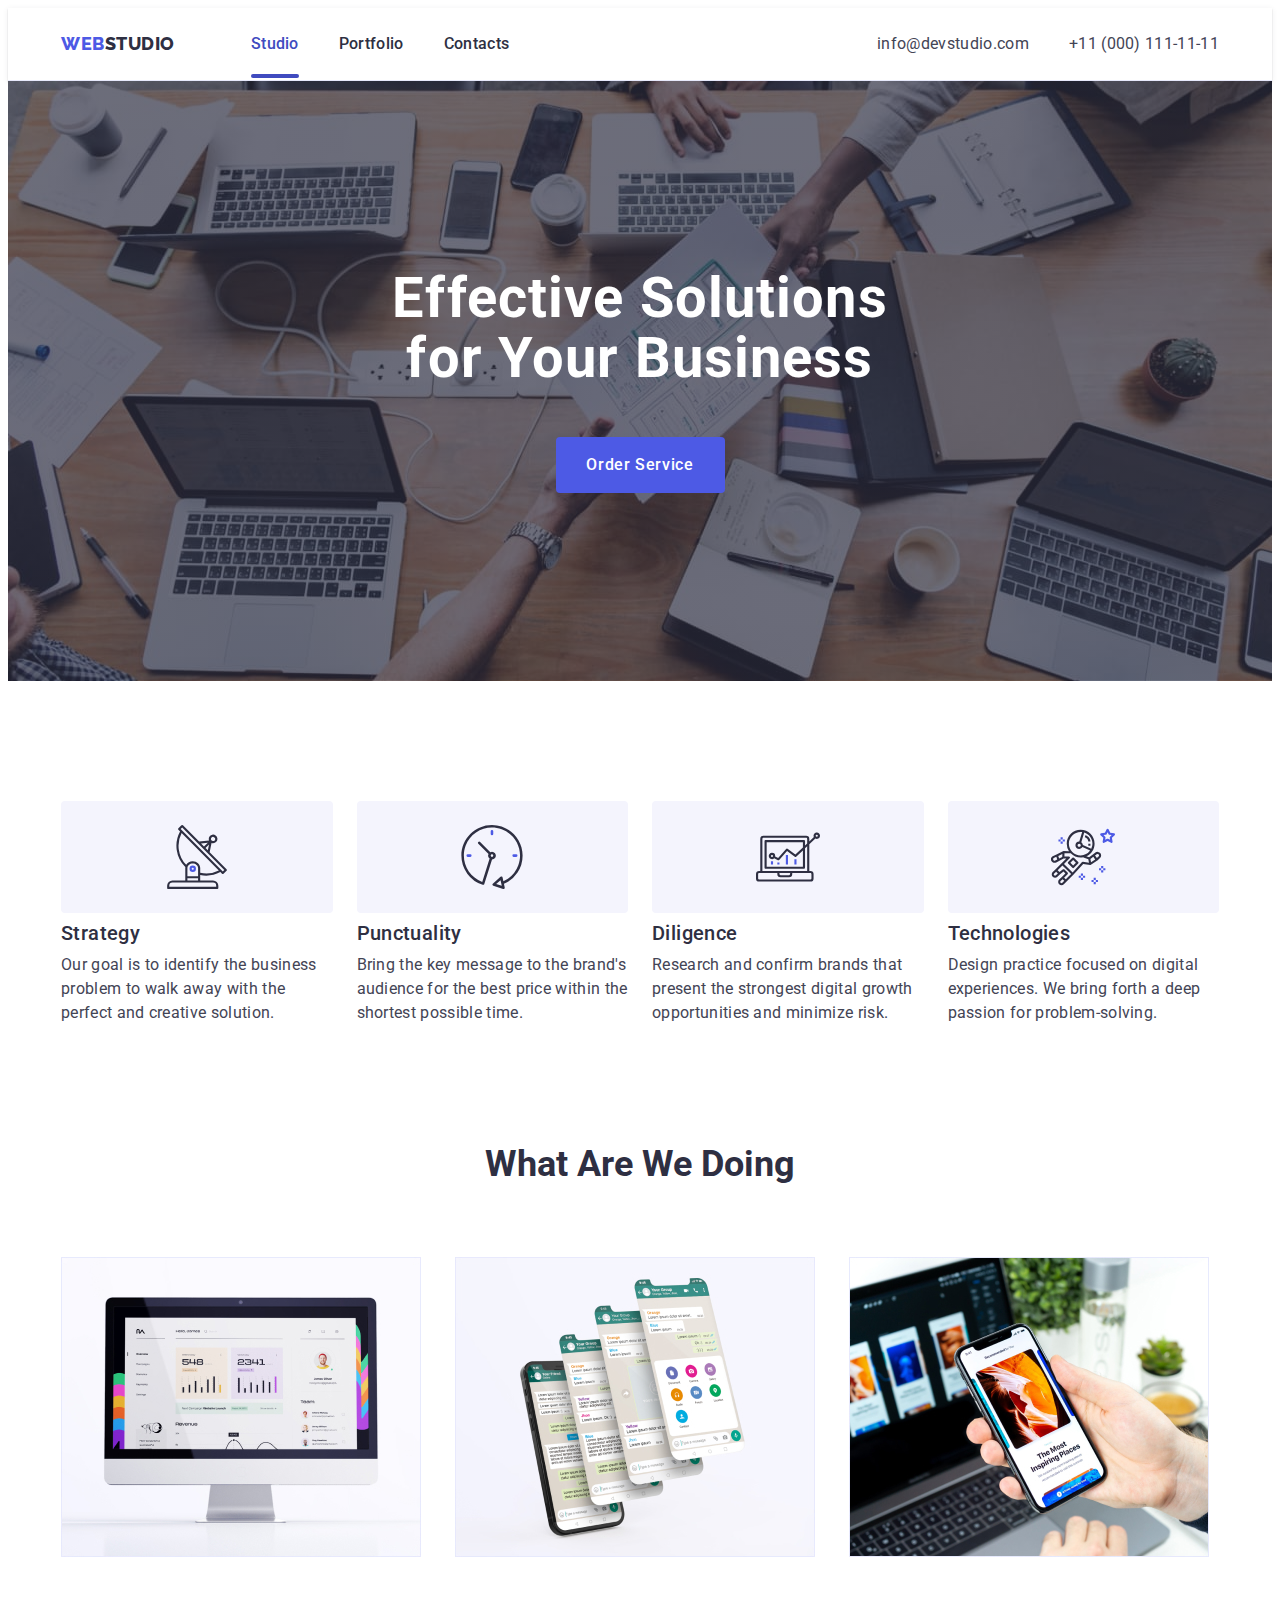
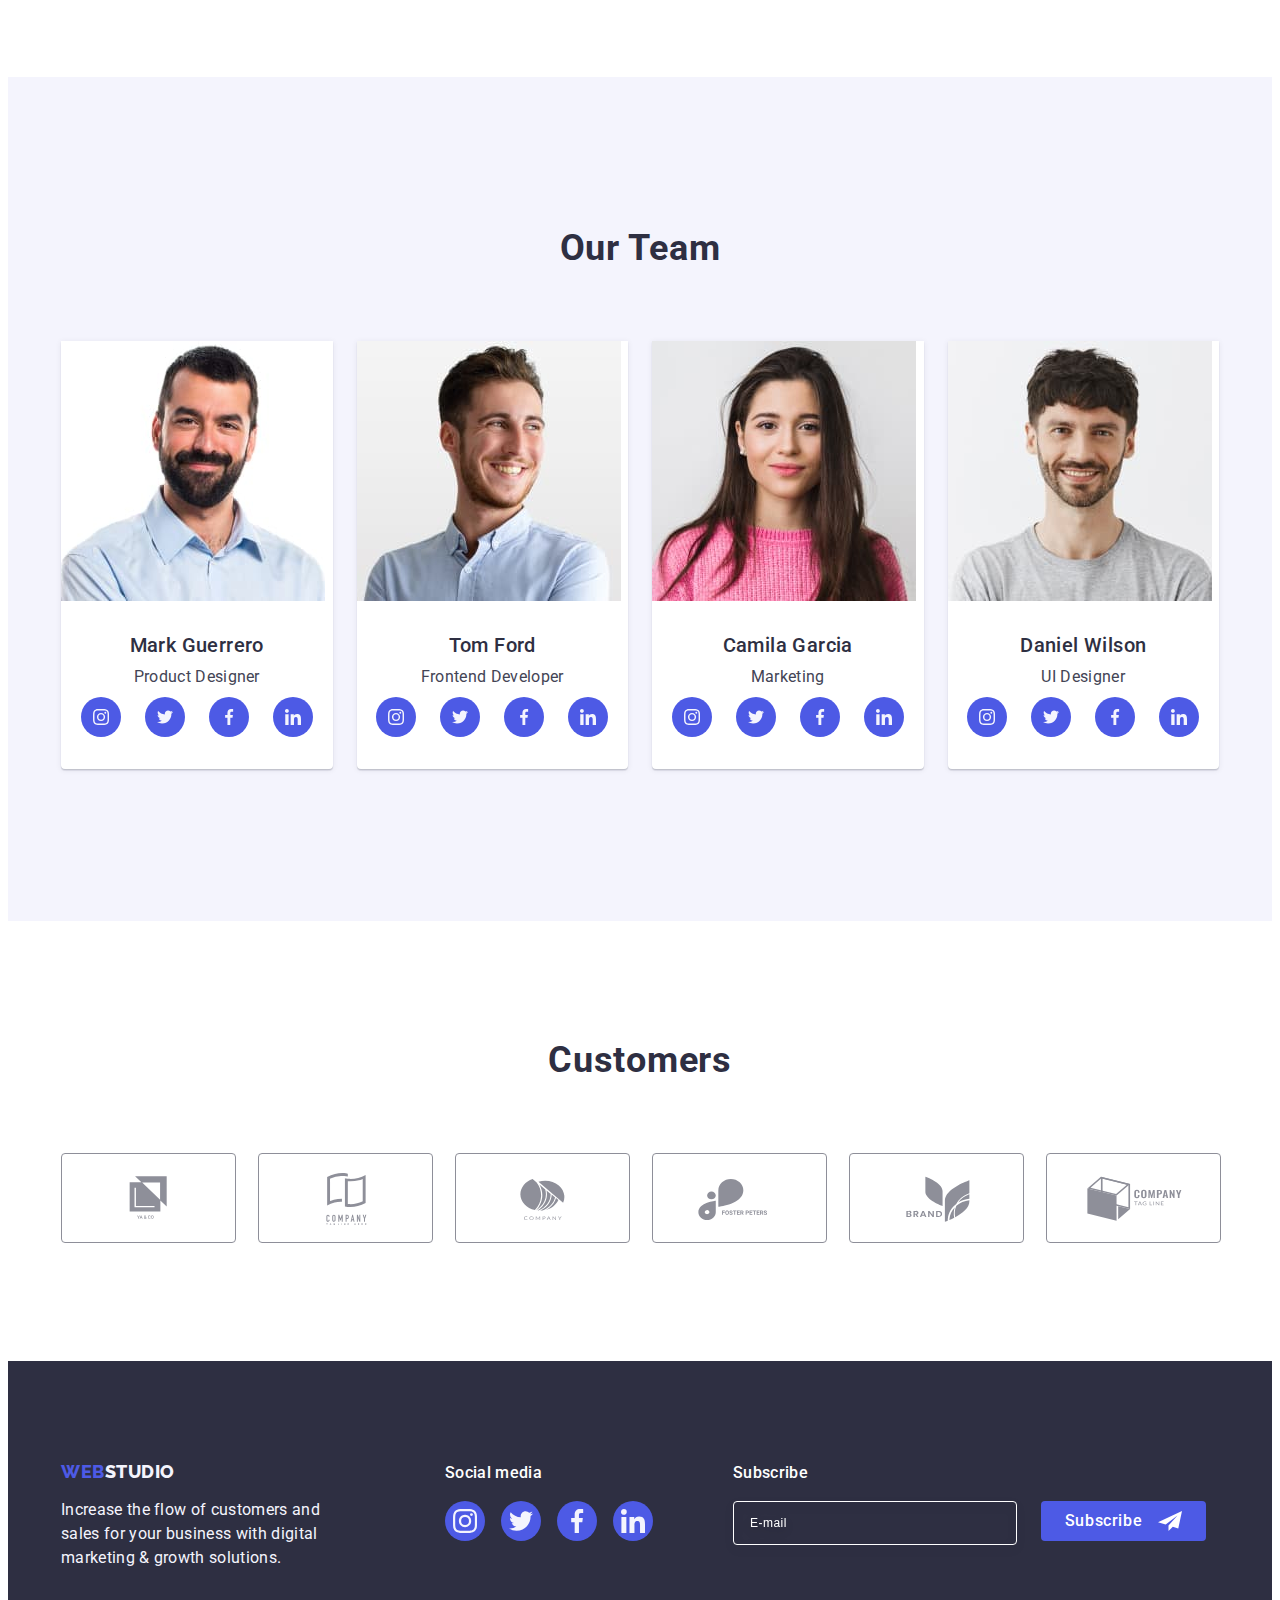
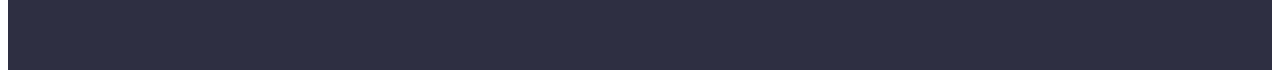
==== index.html @ 9a4353f4 "start" ====
<!DOCTYPE html>
<html lang="en">
  <head>
    <meta charset="UTF-8" />
    <meta http-equiv="X-UA-Compatible" content="IE=edge" />
    <meta name="viewport" content="width=device-width, initial-scale=1.0" />
    <link rel="preconnect" href="https://fonts.googleapis.com" />
    <link rel="preconnect" href="https://fonts.gstatic.com" crossorigin />
    <link
      href="https://fonts.googleapis.com/css2?family=Raleway:wght@800&family=Roboto:wght@400;500;700&display=swap"
      rel="stylesheet"
    />
    <title>WebStudio</title>
    <link
      rel="stylesheet"
      href="https://cdnjs.cloudflare.com/ajax/libs/modern-normalize/2.0.0/modern-normalize.min.css"
      integrity="sha512-4xo8blKMVCiXpTaLzQSLSw3KFOVPWhm/TRtuPVc4WG6kUgjH6J03IBuG7JZPkcWMxJ5huwaBpOpnwYElP/m6wg=="
      crossorigin="anonymous"
      referrerpolicy="no-referrer"
    />
    <link rel="stylesheet" href="./css/styles.css" />
  </head>
  <body>
    <!-----------Header----------->
    <header class="header">
      <div class="container header-container">
        <nav class="header-navigation">
          <a href="./index.html" class="header-logo link"
            >Web<span class="header-span">Studio</span></a
          >
          <ul class="header-menu list">
            <li class="header-menu-item">
              <a href="./index.html" class="header-menu-link link current"
                >Studio</a
              >
            </li>
            <li class="header-menu-item">
              <a href="./portfolio.html" class="header-menu-link link"
                >Portfolio</a
              >
            </li>
            <li class="header-menu-item">
              <a href="" class="header-menu-link link">Contacts</a>
            </li>
          </ul>
        </nav>
        <address class="address">
          <ul class="address-list list">
            <li class="address-item">
              <a href="mailto:info@devstudio.com" class="address-link link"
                >info@devstudio.com</a
              >
            </li>
            <li class="address-item">
              <a href="tel:+110001111111" class="address-link link"
                >+11 (000) 111-11-11</a
              >
            </li>
          </ul>
        </address>
      </div>
    </header>
    <main>
      <!-----------------Section: Hero------------->
      <section class="hero">
        <div class="container hero-container">
          <h1 class="hero-title">Effective Solutions for Your Business</h1>
          <button type="button" class="hero-btn" data-modal-open>
            Order Service
          </button>
        </div>
      </section>

      <!------------Section: About Us-------------->
      <section class="about">
        <div class="container">
          <h2 class="visually-hidden">Our preference</h2>
          <ul class="about-list list">
            <li class="about-item">
              <div class="icon-box">
                <svg class="about-icon" width="64" height="64">
                  <use href="./images/icons.svg#icon-antenna"></use>
                </svg>
              </div>
              <h3 class="about-subtitle">Strategy</h3>
              <p class="about-item-text">
                Our goal is to identify the business problem to walk away with
                the perfect and creative solution.
              </p>
            </li>
            <li class="about-item">
              <div class="icon-box">
                <svg class="about-icon" width="64" height="64">
                  <use href="./images/icons.svg#icon-clock"></use>
                </svg>
              </div>
              <h3 class="about-subtitle">Punctuality</h3>
              <p class="about-item-text">
                Bring the key message to the brand's audience for the best price
                within the shortest possible time.
              </p>
            </li>
            <li class="about-item">
              <div class="icon-box">
                <svg class="about-icon" width="64" height="64">
                  <use href="./images/icons.svg#icon-diagram"></use>
                </svg>
              </div>
              <h3 class="about-subtitle">Diligence</h3>
              <p class="about-item-text">
                Research and confirm brands that present the strongest digital
                growth opportunities and minimize risk.
              </p>
            </li>
            <li class="about-item">
              <div class="icon-box">
                <svg class="about-icon" width="64" height="64">
                  <use href="./images/icons.svg#icon-astronaut"></use>
                </svg>
              </div>
              <h3 class="about-subtitle">Technologies</h3>
              <p class="about-item-text">
                Design practice focused on digital experiences. We bring forth a
                deep passion for problem-solving.
              </p>
            </li>
          </ul>
        </div>
      </section>

      <!-------------Section: What Are We Doing------------->
      <section class="doing">
        <div class="container">
          <h2 class="doing-title">What Are We Doing</h2>
          <ul class="doing-list list">
            <li class="doing-item">
              <img
                src="./images/img-1.jpg"
                alt="example of PC app"
                width="360"
                height="300"
              />
            </li>
            <li class="doing-item">
              <img
                src="./images/img-2.jpg"
                alt="example of Mobile app"
                width="360"
                height="300"
              />
            </li>
            <li class="doing-item">
              <img
                src="./images/img-3.jpg"
                alt="example of sinchronized app"
                width="360"
                height="300"
              />
            </li>
          </ul>
        </div>
      </section>

      <!--------------Section: Our Team--------------->
      <section class="team">
        <div class="team-container container">
          <h2 class="team-title">Our Team</h2>
          <ul class="team-list list">
            <li class="team-item">
              <img
                src="./images/team-1.jpg"
                alt="photo of Mark Guerrero"
                width="264"
                height="260"
              />
              <div class="team-item-container">
                <h3 class="team-subtitle">Mark Guerrero</h3>
                <p class="team-item-text">Product Designer</p>
                <ul class="social-list list">
                  <li class="social-icon">
                    <a href="https://www.instagram.com/" class="soc-network">
                      <svg class="social-icon-item" width="16" height="16">
                        <use href="./images/icons.svg#icon-instagram"></use>
                      </svg>
                    </a>
                  </li>
                  <li class="social-icon">
                    <a href="https://www.twitter.com/" class="soc-network">
                      <svg class="social-icon-item" width="16" height="16">
                        <use href="./images/icons.svg#icon-twitter"></use>
                      </svg>
                    </a>
                  </li>
                  <li class="social-icon">
                    <a href="https://www.facebook.com/" class="soc-network">
                      <svg class="social-icon-item" width="16" height="16">
                        <use href="./images/icons.svg#icon-facebook"></use>
                      </svg>
                    </a>
                  </li>
                  <li class="social-icon">
                    <a href="https://www.linkedin.com/" class="soc-network">
                      <svg class="social-icon-item" width="16" height="16">
                        <use href="./images/icons.svg#icon-linkedin"></use>
                      </svg>
                    </a>
                  </li>
                </ul>
              </div>
            </li>

            <li class="team-item">
              <img
                src="./images/team-2.jpg"
                alt="photo of Tom Ford"
                width="264"
                height="260"
              />
              <div class="team-item-container">
                <h3 class="team-subtitle">Tom Ford</h3>
                <p class="team-item-text">Frontend Developer</p>
                <ul class="social-list list">
                  <li class="social-icon">
                    <a href="https://www.instagram.com/" class="soc-network">
                      <svg class="social-icon-item" width="16" height="16">
                        <use href="./images/icons.svg#icon-instagram"></use>
                      </svg>
                    </a>
                  </li>
                  <li class="social-icon">
                    <a href="https://www.twitter.com/" class="soc-network">
                      <svg class="social-icon-item" width="16" height="16">
                        <use href="./images/icons.svg#icon-twitter"></use>
                      </svg>
                    </a>
                  </li>
                  <li class="social-icon">
                    <a href="https://www.facebook.com/" class="soc-network">
                      <svg class="social-icon-item" width="16" height="16">
                        <use href="./images/icons.svg#icon-facebook"></use>
                      </svg>
                    </a>
                  </li>
                  <li class="social-icon">
                    <a href="https://www.linkedin.com/" class="soc-network">
                      <svg class="social-icon-item" width="16" height="16">
                        <use href="./images/icons.svg#icon-linkedin"></use>
                      </svg>
                    </a>
                  </li>
                </ul>
              </div>
            </li>

            <li class="team-item">
              <img
                src="./images/team-3.jpg"
                alt="photo of Camila Garcia"
                width="264"
                height="260"
              />
              <div class="team-item-container">
                <h3 class="team-subtitle">Camila Garcia</h3>
                <p class="team-item-text">Marketing</p>
                <ul class="social-list list">
                  <li class="social-icon">
                    <a href="https://www.instagram.com/" class="soc-network">
                      <svg class="social-icon-item" width="16" height="16">
                        <use href="./images/icons.svg#icon-instagram"></use>
                      </svg>
                    </a>
                  </li>
                  <li class="social-icon">
                    <a href="https://www.twitter.com/" class="soc-network">
                      <svg class="social-icon-item" width="16" height="16">
                        <use href="./images/icons.svg#icon-twitter"></use></svg
                    ></a>
                  </li>
                  <li class="social-icon">
                    <a href="https://www.facebook.com/" class="soc-network">
                      <svg class="social-icon-item" width="16" height="16">
                        <use href="./images/icons.svg#icon-facebook"></use>
                      </svg>
                    </a>
                  </li>
                  <li class="social-icon">
                    <a href="https://www.linkedin.com/" class="soc-network">
                      <svg class="social-icon-item" width="16" height="16">
                        <use href="./images/icons.svg#icon-linkedin"></use>
                      </svg>
                    </a>
                  </li>
                </ul>
              </div>
            </li>

            <li class="team-item">
              <img
                src="./images/team-4.jpg"
                alt="photo of Daniel Wilson"
                width="264"
                height="260"
              />
              <div class="team-item-container">
                <h3 class="team-subtitle">Daniel Wilson</h3>
                <p class="team-item-text">UI Designer</p>
                <ul class="social-list list">
                  <li class="social-icon">
                    <a href="https://www.instagram.com/" class="soc-network">
                      <svg class="social-icon-item" width="16" height="16">
                        <use href="./images/icons.svg#icon-instagram"></use>
                      </svg>
                    </a>
                  </li>
                  <li class="social-icon">
                    <a href="https://www.twitter.com/" class="soc-network">
                      <svg class="social-icon-item" width="16" height="16">
                        <use href="./images/icons.svg#icon-twitter"></use>
                      </svg>
                    </a>
                  </li>
                  <li class="social-icon">
                    <a href="https://www.facebook.com/" class="soc-network">
                      <svg class="social-icon-item" width="16" height="16">
                        <use href="./images/icons.svg#icon-facebook"></use>
                      </svg>
                    </a>
                  </li>
                  <li class="social-icon">
                    <a href="https://www.linkedin.com/" class="soc-network">
                      <svg class="social-icon-item" width="16" height="16">
                        <use href="./images/icons.svg#icon-linkedin"></use>
                      </svg>
                    </a>
                  </li>
                </ul>
              </div>
            </li>
          </ul>
        </div>
      </section>

      <!-------------Section:Customers------------->
      <section class="customers">
        <div class="container">
          <h2 class="customers-title">Customers</h2>
          <ul class="customers-list list">
            <li class="customers-item">
              <a class="customers-link" href="">
                <svg class="customer-icon" width="104" height="56">
                  <use href="./images/icons.svg#icon-customers-1"></use>
                </svg>
              </a>
            </li>
            <li class="customers-item">
              <a class="customers-link" href="">
                <svg class="customer-icon" width="104" height="56">
                  <use href="./images/icons.svg#icon-customers-2"></use>
                </svg>
              </a>
            </li>
            <li class="customers-item">
              <a class="customers-link" href="">
                <svg class="customer-icon" width="104" height="56">
                  <use href="./images/icons.svg#icon-customers-3"></use>
                </svg>
              </a>
            </li>
            <li class="customers-item">
              <a class="customers-link" href="">
                <svg class="customer-icon" width="104" height="56">
                  <use href="./images/icons.svg#icon-customers-4"></use>
                </svg>
              </a>
            </li>
            <li class="customers-item">
              <a class="customers-link" href="">
                <svg class="customer-icon" width="104" height="56">
                  <use href="./images/icons.svg#icon-customers-5"></use>
                </svg>
              </a>
            </li>
            <li class="customers-item">
              <a class="customers-link" href="">
                <svg class="customer-icon" width="104" height="56">
                  <use href="./images/icons.svg#icon-customers-6"></use>
                </svg>
              </a>
            </li>
          </ul>
        </div>
      </section>
    </main>

    <!---------------------Footer--------------------->
    <footer class="footer">
      <div class="footer-container container">
        <div class="footer-logo-container">
          <a href="./index.html" class="footer-logo link"
            >Web<span class="footer-span">Studio</span></a
          >
          <p class="footer-text">
            Increase the flow of customers and sales for your business with
            digital marketing & growth solutions.
          </p>
        </div>

        <div class="footer-soc-container">
          <p class="footer-soc-text">Social media</p>
          <ul class="footer-list list">
            <li class="footer-icon">
              <a href="https://www.instagram.com/" class="soc-network-footer">
                <svg class="footer-icon-item" width="24" height="24">
                  <use href="./images/icons.svg#icon-instagram"></use>
                </svg>
              </a>
            </li>
            <li class="footer-icon">
              <a href="https://www.twitter.com/" class="soc-network-footer">
                <svg class="footer-icon-item" width="24" height="24">
                  <use href="./images/icons.svg#icon-twitter"></use>
                </svg>
              </a>
            </li>
            <li class="footer-icon">
              <a href="https://www.facebook.com/" class="soc-network-footer">
                <svg class="footer-icon-item" width="24" height="24">
                  <use href="./images/icons.svg#icon-facebook"></use>
                </svg>
              </a>
            </li>
            <li class="footer-icon">
              <a href="https://www.linkedin.com/" class="soc-network-footer">
                <svg class="footer-icon-item" width="24" height="24">
                  <use href="./images/icons.svg#icon-linkedin"></use>
                </svg>
              </a>
            </li>
          </ul>
        </div>
        <div class="subscribe-box">
          <p class="footer-soc-text">Subscribe</p>
          <form class="subscribe-form">
            <label class="subscribe-label">
              <input
                name="email-subscribe"
                type="email"
                placeholder="E-mail"
                class="subscribe-input"
              />
            </label>
            <button type="submit" class="subscribe-button">
              Subscribe<svg class="subscribe-frame-icon" width="24" height="24">
                <use href="./images/icons.svg#icon-frame"></use>
              </svg>
            </button>
          </form>
        </div>
      </div>
    </footer>

    <!-----------------Modal window------------------->
    <div class="modal-container is-hidden" data-modal>
      <div class="modal-window">
        <button type="button" data-modal-close class="modal-close-btn">
          <svg class="icon-close" width="8" height="8">
            <use href="./images/icons.svg#icon-close"></use>
          </svg>
        </button>
        <p class="modal-title">Leave your contacts and we will call you back</p>
        <form class="modal-form">
          <div class="modal-field">
            <label for="user-name" class="modal-label">Name</label>
            <div class="input-wrap">
              <input
                id="user-name"
                name="user-name"
                type="text"
                class="modal-input"
                required
              />
              <svg class="modal-icon" width="18" height="24">
                <use href="./images/icons.svg#icon-person-icon"></use>
              </svg>
            </div>
          </div>

          <div class="modal-field">
            <label for="user-tel" class="modal-label">Phone</label>
            <div class="input-wrap">
              <input
                id="user-tel"
                name="user-tel"
                type="tel"
                class="modal-input"
                required
              />
              <svg class="modal-icon" width="18" height="24">
                <use href="./images/icons.svg#icon-phone-icon"></use>
              </svg>
            </div>
          </div>

          <div class="modal-field">
            <label for="user-email" class="modal-label">Email</label>
            <div class="input-wrap">
              <input
                id="user-email"
                name="user-email"
                type="email"
                class="modal-input"
                required
              />
              <svg class="modal-icon" width="18" height="24">
                <use href="./images/icons.svg#icon-email-icon"></use>
              </svg>
            </div>
          </div>

          <div class="modal-textarea-box">
            <label for="user-comment" class="modal-label">Comment</label>
            <textarea
              id="user-comment"
              name="user-comment"
              placeholder="Text input"
              class="modal-textarea"
            ></textarea>
          </div>

          <div class="modal-checkbox">
            <input
              type="checkbox"
              name="user-privacy"
              id="user-privacy"
              class="input-check visually-hidden"
              value="true"
            />
            <label for="user-privacy" class="check-text"
              ><span class="check-text-span">
                <svg class="icon-vector" width="10" height="8">
                  <use href="./images/icons.svg#icon-vector"></use></svg></span
              >I accept the terms and conditions of the
              <a href="" class="link user-privacy-link">Privacy Policy</a>
            </label>
          </div>

          <button type="submit" class="modal-button">Send</button>
        </form>
      </div>
    </div>
    <script src="./js/modal.js"></script>
  </body>
</html>
---- css/styles.css ----
:root{
    --title-color: #2E2F42;
    --main-text-color: #434455;
    --second-text-color: #ffffff;
    --focus-color: #404BBF;
    --button-color: #4D5AE5;
    --second-bc-color: #F4F4FD;
}
body{
font-family: 'Roboto',
sans-serif;
color: var(--main-text-color);
background-color: #FFFFFF;
}


p,h1,h2,h3,h4,h5,h6{
    margin-top: 0;
    margin-bottom: 0;
}



img{
    display: block;
}

.link{
text-decoration: none;
}


.list{
    list-style-type: none;
    margin-top: 0;
    margin-bottom: 0;
    padding-left: 0;
}

.container{
    width: 1158px;
    padding: 0 15px;
    margin: 0 auto;
}
/*--------------------Header--------------------*/


.header{
    padding-top: 24px;
    padding-bottom: 24px;
    border-bottom: 1px solid #e7e9fc;
    box-shadow: 0px 2px 1px rgba(46, 47, 66, 0.08),
    0px 1px 1px rgba(46, 47, 66, 0.16), 
    0px 1px 6px rgba(46, 47, 66, 0.08);
}

.header-container{
    display: flex;
    align-items: center;
}


.header-navigation{
    display: flex;
    align-items: center;
}


.header-logo {
    font-family: 'Raleway', sans-serif;
    font-weight: 800;
    font-size: 18px;     
    line-height: 1.17;
    letter-spacing: 0.03em;
    color: var(--button-color);;
    text-transform: uppercase;
    display: flex;
    align-items: center;
    margin-right: auto;
    margin-right: 76px;
}

.header-logo span{
    color: var(--title-color);
}


.header-menu {
    display: flex;
    gap: 40px;
}


.header-menu-item {}


.header-menu-link {
    font-weight: 500;
    font-size: 16px;
    line-height: 1.5;
    color: var(--title-color);
    letter-spacing: 0.02em;
    padding: 24px 0;
    position: relative;
    transition: color 250ms cubic-bezier(0.4, 0, 0.2, 1);
}


.current {
    color: var(--focus-color);
}

.current::after{
    content:"";
    position: absolute;
    left: 0;
    bottom: -1px;
    height: 4px;
    background-color: var(--focus-color);
    border-radius: 2px;
    display: block;
    width: 100%;
}

.header-menu-link:hover,
.header-menu-link:focus {
    color: var(--focus-color);
}


.address {
    font-style: normal;
    margin-left: auto;
}


.address-list{
    display: flex;
    gap: 40px;
}


.address-item {}


.address-link {
    font-size: 16px;
    line-height: 1.5;
    letter-spacing: 0.02em;
    color: var(--main-text-color);
    transition: color 250ms cubic-bezier(0.4, 0, 0.2, 1);
    
}


.address-link:hover,
.address-link:focus{
    color: var(--focus-color);
}

/*------------------Section: Hero-----------------*/

.hero {
    padding: 188px 0;
    background-color: var(--title-color);
    background-image: linear-gradient(to bottom,
    rgba(46, 47, 66, 0.7),
    rgba(46, 47, 66, 0.7)), url(../images/people-office.jpg);
    background-repeat: no-repeat;
    background-position: center;
    background-size: cover;
    max-width: 1440px;
    margin: 0 auto;
}


.hero-container{
}


.hero-title {
    font-weight: 700;
    font-size: 56px;
    line-height: 1.07;
    text-align: center;
    color: var(--second-text-color);
    letter-spacing: 0.02em;
    margin-bottom: 48px;
    max-width: 496px;
    margin-left: auto;
    margin-right: auto;
}


.hero-btn {
    min-width: 169px;
    height: 56px;
    font-family: inherit;
    font-weight: 500;
    font-size: 16px;
    line-height: 1.5;
    letter-spacing: 0.04em;
    color: var(--second-text-color);
    cursor: pointer;
    background-color: var(--button-color);
    border-radius: 4px;
    border: none;
    margin-left: auto;
    margin-right: auto;
    display: block;
    align-items: center;
    transition: background-color 250ms cubic-bezier(0.4, 0, 0.2, 1);
}



.hero-btn:hover,
.hero-btn:focus{
    background-color: var(--focus-color);
}
/*--------------Section: About us-------------*/
.about {
    padding: 120px 0;
}


.visually-hidden {
    position: absolute;
    width: 1px;
    height: 1px;
    margin: -1px;
    border: 0;
    padding: 0;
    white-space: nowrap;
    clip-path: inset(100%);
    clip: rect(0 0 0 0);
    overflow: hidden;
}



.icon-box{
    display: flex;
    align-items: center;
    background-color: var(--second-bc-color);
    border-radius: 4px;
    height: 112px;
    justify-content: center;
    margin-bottom: 8px;
}

.about-list {
    display: flex;
    gap: 24px;
}

.about-item {
    width: calc((100% - 72px) / 4);
}


.about-subtitle {
    font-weight: 500;
    font-size: 20px;
    line-height: 1.2;
    letter-spacing: 0.02em;
    color: var(--title-color);
    margin-bottom: 8px;
}


.about-item-text {
    font-size: 16px;
    line-height: 1.5;
    letter-spacing: 0.02em;
    color: var(--main-text-color);
}

/* ---------------Section: Doing---------------*/

.doing {
    padding-bottom: 120px;
}


.doing-title {
    font-weight: 700;
    font-size: 36px;
    line-height: 1.11;
    color: var(--title-color);
    text-align: center;
    text-transform: capitalize;
    margin-bottom: 72px;
}

.doing-list {
    display: flex;
    gap: 24px;
}


.doing-item {
    width: calc((100% - 48px)/3);
}

/*-----------------Section: Team-----------------*/

.team {
    background-color: var(--second-bc-color); 
    padding: 120px 0;
}



.team-container{
    background-color: var(--second-bc-color);
    padding: 32px 16px;
}



.social-icon-item{
    fill: #f4f4fd;
}



.social-list {
    display: flex;
    justify-content: center;
    gap: 24px;
}


.social-icon{
    width: 40px;
    height: 40px;
}


.soc-network{
    width: 100%;
    height: 100%;
    background-color: var(--button-color);
    border-radius: 50%;
    display: flex;
    align-items: center;
    justify-content: center;
    transition: background-color 250ms cubic-bezier(0.4, 0, 0.2, 1);
}

.soc-network:hover,
.soc-network:focus{
    background-color: var(--focus-color);
}

.team-title {
    font-weight: 700;
    font-size: 36px;
    line-height: 1.11;
    color: var(--title-color);
    text-align: center;
    letter-spacing: 0.02em;
    text-transform: capitalize;
    margin-bottom: 72px;
}

.team-list {
    display: flex;
    gap: 24px;

}


.team-item-container{
    padding: 32px 0;
    text-align: center;
}


.team-item {
    background-color: #FFFFFF;
    width: calc((100% - 72px) / 4);
    border-radius: 0px 0px 4px 4px;
    box-shadow: 0px 1px 6px rgba(46, 47, 66, 0.08),
    0px 1px 1px rgba(46, 47, 66, 0.16),
    0px 2px 1px rgba(46, 47, 66, 0.08);
}

.team-subtitle {
    font-weight: 500;
    font-size: 20px;
    line-height: 1.2;
    color: var(--title-color);
    letter-spacing: 0.02em;
    text-align: center;
    margin-bottom: 8px;
}

.team-item-text {
    font-size: 16px;
    line-height: 1.5;
    color: var(--main-text-color);
    letter-spacing: 0.02em;
    text-align: center;
    margin-bottom: 8px;
}



/*-------------Section: Customers------------*/

.customers{
    padding: 120px 0;;
}


.customers-list{
    display: flex;
    align-items: center;
    justify-content: space-between;
    gap: 24px;
}


.customers-item{
    width: calc((100% - 120px) / 6);
    height: 88px;
}

.customers-link{
    border: 1px solid #8E8F99;
    border-radius: 4px;
    gap: 24px;
    width: 100%;
    height: 100%;
    display: flex;
    align-items: center;
    justify-content: center;
    color: #8e8f99;
    transition: border-color 250ms cubic-bezier(0.4, 0, 0.2, 1),
    color 250ms cubic-bezier(0.4, 0, 0.2, 1);
}


.customers-link:hover{
    border-color: var(--focus-color);
    color: var(--focus-color);
}

.customers-link:focus{
    border-color: var(--focus-color);
    color: var(--focus-color);
}



.customers-title{
    font-weight: 700;
    font-size: 36px;
    line-height: 1.11;    
    text-align: center;
    letter-spacing: 0.02em;
    text-transform: capitalize;
    color: #2E2F42;
    margin-bottom: 72px;
}


.customer-icon{
    fill: currentColor;
}


/*------------------Footer------------------*/

.footer{
    background-color: var(--title-color);
    padding: 100px 0;
}


.footer-container{
    background-color: var(--title-color);
    display: flex;
    align-items: baseline;

}

.footer-logo-container{
    margin-right: 120px;
}

.footer-logo {
    font-family: "Raleway", sans-serif;
    font-weight: 800;
    font-size: 18px;
    line-height: 1.17;
    letter-spacing: 0.03em;
    color: var(--button-color);
    text-transform: uppercase;
    display: inline-block;
    margin-bottom: 16px;
}

.footer-logo span {
    color: #f4f4fd;
}


.footer-text {
    font-size: 16px;
    line-height: 1.5;
    color: #F4F4FD;
    letter-spacing: 0.02em;
    max-width: 264px;
}


.footer-soc-container{
    margin-right: 80px;
}

.footer-soc-text{
    font-weight: 500;
    font-size: 16px;
    line-height: 1.5;
    letter-spacing: 0.02em;
    color: var(--second-text-color);
    margin-bottom: 16px;
}


.footer-list {
    display: flex;
    gap: 16px;
}


.footer-icon {
    width: 40px;
    height: 40px;
}

.soc-network-footer {
    width: 100%;
    height: 100%;
    background-color: #4d5ae5;
    border-radius: 50%;
    display: flex;
    align-items: center;
    justify-content: center;
    transition: background-color 250ms cubic-bezier(0.4, 0, 0.2, 1);
}

.soc-network-footer:hover,
.soc-network-footer:focus {
    background-color: #31d0aa;;
}

.footer-icon-item {
    fill: #f4f4fd;
}
/*--------------- Subscribe-button --------------*/
.subscribe-form{
    display: flex;
    gap: 24px;
}

.subscribe-input{
    width: 264px;
    height: 40px;
    border: 1px solid #FFFFFF;
    filter: drop-shadow(0px 4px 4px rgba(0, 0, 0, 0.15));
    border-radius: 4px;
    font-size: 12px;
    line-height: 1.5;
    letter-spacing: 0.04em;    
    color: var(--second-text-color);
    background-color: transparent;
    padding-left: 16px;
}

.subscribe-input::placeholder{
    color: var(--second-text-color);
}

.subscribe-button{
    min-width: 165px;
    height: 40px;
    display: flex;
    justify-content: center;
    align-items: center;
    font-family: 'Roboto';
    font-style: normal;
    font-weight: 500;
    font-size: 16px;
    line-height: 1.5;    
    text-align: center;
    letter-spacing: 0.04em;    
    color: var(--second-text-color);
    cursor: pointer;
    background: #4D5AE5;
    border-radius: 4px;
    border: none;
    font-family: "Roboto", sans-serif;
}

.subscribe-frame-icon{
    margin-left: 16px;
}

/*--------------Section: Buttons-----------------*/

.section-list{
    padding-top: 96px;
    padding-bottom: 120px;
}

.btn-list {
    display: flex;
    gap: 24px;
    justify-content: center;
    margin-bottom: 72px
}

.btn-item {
    
}


.btn {
    font-family: "Roboto", sans-serif;
    color: var(--button-color);
    font-weight: 500;
    font-size: 16px;
    line-height: 1.5;
    letter-spacing: 0.04em;
    cursor: pointer;
    background-color: #f4f4fd;
    border-radius: 4px;
    padding: 12px 24px;
    border: 1px solid #e7e9fc;
    transition: color 250ms cubic-bezier(0.4, 0, 0.2, 1),
        background-color 250ms cubic-bezier(0.4, 0, 0.2, 1),
        border-color 250ms cubic-bezier(0.4, 0, 0.2, 1),
        box-shadow 250ms cubic-bezier(0.4, 0, 0.2, 1);
}


.btn:hover,
.btn:focus{
    color: #ffffff;
    background-color: var(--focus-color);
    border: 1px solid transparent;
    box-shadow: 0px 3px 1px rgba(0, 0, 0, 0.1), 0px 2px 1px rgba(0, 0, 0, 0.08), 0px 2px 2px rgba(0, 0, 0, 0.12);
}


.info-list {
    list-style: none;
    display: flex;
    flex-wrap: wrap;
    column-gap: 24px;
    row-gap: 48px;
}


.info-item {
    width: calc((100% - 48px) / 3);
}

.image-container{
    position: relative;
    overflow: hidden;
}

.info-subtitle {
    font-weight: 500;
    font-size: 20px;
    line-height: 1.2;
    color: var(--title-color);
    letter-spacing: 0.02em;
    margin-bottom: 8px;
}

.info-item-text {
    font-size: 16px;
    line-height: 1.5;
    color: var(--main-text-color);
    letter-spacing: 0.02em;
}

.info-container{
    padding: 32px 16px;
    border: 1px solid #e7e9fc;
    border-top: none;
}

.text-overlay{
    font-size: 16px;
    line-height: 1.5;
    letter-spacing: 0.02em;
    color: #F4F4FD;
    position: absolute;
    top: 0;
    padding: 40px 32px;
    background-color: #4d5ae5;
    height: 100%;
    width: 100%;
    transform: translateY(100%);
    transition: transform 250ms cubic-bezier(0.4, 0, 0.2, 1);
}

.portfolio-link{
    display: block;
    width: 100%;
    height: 100%;
    transition: box-shadow 250ms cubic-bezier(0.4, 0, 0.2, 1);
}

.portfolio-link:hover, 
.portfolio-link:focus {
    box-shadow: 0px 1px 6px rgba(46, 47, 66, 0.08), 
    0px 1px 1px rgba(46, 47, 66, 0.16), 
    0px 2px 1px rgba(46, 47, 66, 0.08); 
}

.portfolio-link:hover .text-overlay,
.portfolio-link:focus .text-overlay{
    transform: translateY(0%);
}

/* ----------Section: Modal window---------- */
.modal-container{
    position: fixed;
    top: 0;
    left: 0;
    width: 100%;
    height: 100%;
    background-color: rgba(46, 47, 66, 0.4);
    transition: opacity 250ms cubic-bezier(0.4, 0, 0.2, 1), visibility 250ms cubic-bezier(0.4, 0, 0.2, 1);
}

.is-hidden{
    opacity: 0;
    visibility: hidden;
    pointer-events: none;
}


.modal-window{
    position: absolute;
    top: 50%;
    left: 50%;
    transform: translate(-50%, -50%) scale(1);
    width: 408px;
    min-height: 584px;
    background: #fcfcfc;
    box-shadow: 0px 1px 1px rgba(0, 0, 0, 0.14),
    0px 1px 3px rgba(0, 0, 0, 0.12),
    0px 2px 1px rgba(0, 0, 0, 0.2);
    border-radius: 4px;
    transition: transform 250ms cubic-bezier(0.4, 0, 0.2, 1);
    padding: 72px 24px 24px 24px;
}

.modal-close-btn{
    position: absolute;
    top: 24px;
    right: 24px;
    width: 24px;
    height: 24px;
    border-radius: 50%;
    display: flex;
    align-items: center;
    justify-content: center;
    background-color: #e7e9fc;
    border: 1px solid rgba(0, 0, 0, 0.1);
    padding: 0;
    cursor: pointer;
    transition: background-color 250ms cubic-bezier(0.4, 0, 0.2, 1), border 250ms cubic-bezier(0.4, 0, 0.2, 1);
}


.modal-close-btn:hover,
.modal-close-btn:focus{
    background-color: var(--focus-color);
    border: none;
    fill: #ffffff;
}

.icon-close{
    transition: fill 250ms cubic-bezier(0.4, 0, 0.2, 1);
}

.modal-title{
    font-weight: 500;
    font-size: 16px;
    line-height: 1.5;
    text-align: center;
    letter-spacing: 0.02em;    
    color: var(--title-color);
    max-width: 360px;
    margin-bottom: 16px;
}



.modal-input{
    width: 100%;
    height: 40px;
    border: 1px solid rgba(46, 47, 66, 0.4);
    border-radius: 4px;
    background-color: transparent;
    padding-left: 38px;
    padding-right: 16px;
    outline: transparent;
    transition: border-color 250ms cubic-bezier(0.4, 0, 0.2, 1);
}

.modal-input:focus {
    border-color: #4D5AE5;
}

.modal-input:focus + .modal-icon{
    fill: #4D5AE5;
}


.modal-label{
    font-size: 12px;
    line-height: 1.17;
    letter-spacing: 0.04em;
    color: #8E8F99;
    margin-bottom: 4px;
    display: block;
    margin-bottom: 4px;
}

.input-wrap{
    position: relative;
}

.modal-icon{
    position: absolute;
    left: 16px;
    top: 50%;
    transform: translateY(-50%);
    transition: fill 250ms cubic-bezier(0.4, 0, 0.2, 1);
}

.modal-textarea{
    width: 100%;
    height: 120px;
    border: 1px solid rgba(46, 47, 66, 0.4);
    border-radius: 4px;
    background-color: transparent;
    padding-left: 16px;
    padding-right: 16px;
    outline: transparent;
    transition: border-color 250ms cubic-bezier(0.4, 0, 0.2, 1);
    resize: none;
    font-size: 12px;
    line-height: 1.17;    
    letter-spacing: 0.04em;    
    color: rgba(46, 47, 66, 0.4);
    padding: 8px 16px;
}


.modal-textarea:focus{
    border-color: #4D5AE5;
}

.modal-textarea::placeholder{
    font-size: 12px;
    line-height: 1.17;
    letter-spacing: 0.04em;    
    color: rgba(46, 47, 66, 0.4);
}



.check-text{
    font-size: 12px;
    line-height: 1.17;    
    letter-spacing: 0.04em;
    color: #8E8F99;
    align-items: center;
}


.check-text a{
    color: #4D5AE5;
    text-decoration: underline;
}


.modal-field{
    margin-bottom: 8px;
}


.modal-textarea-box{
    margin-bottom: 16px;
}

.modal-checkbox{
    margin-bottom: 24px;
}


.check-text-span{
    width: 16px;
    height: 16px;
    border: 1px solid rgba(46, 47, 66, 0.4);
    border-radius: 2px;
    margin-right: 8px;
    display: inline-flex;
    align-items: center;
    justify-content: center;
    fill: transparent;
    transition: background-color 250ms cubic-bezier(0.4, 0, 0.2, 1), border 250ms cubic-bezier(0.4, 0, 0.2, 1), fill 250ms cubic-bezier(0.4, 0, 0.2, 1);
}

.input-check:checked + .check-text > .check-text-span{
    background-color: #404BBF; 
    border: none;
    fill: #F4F4FD; 
}

.modal-button{
    font-weight: 500;
    font-size: 16px;
    line-height: 1.5;
    text-align: center;
    letter-spacing: 0.04em;    
    color: #FFFFFF;
    background-color: #4D5AE5;
    width: 169px;
    height: 56px;
    box-shadow: 0px 4px 4px rgba(0, 0, 0, 0.15);
    border-radius: 4px;
    border: none;
    cursor: pointer;
    transition: background-color 250ms cubic-bezier(0.4, 0, 0.2, 1);
    display: block;
    min-width: 169px;
    margin: 0 auto;
}
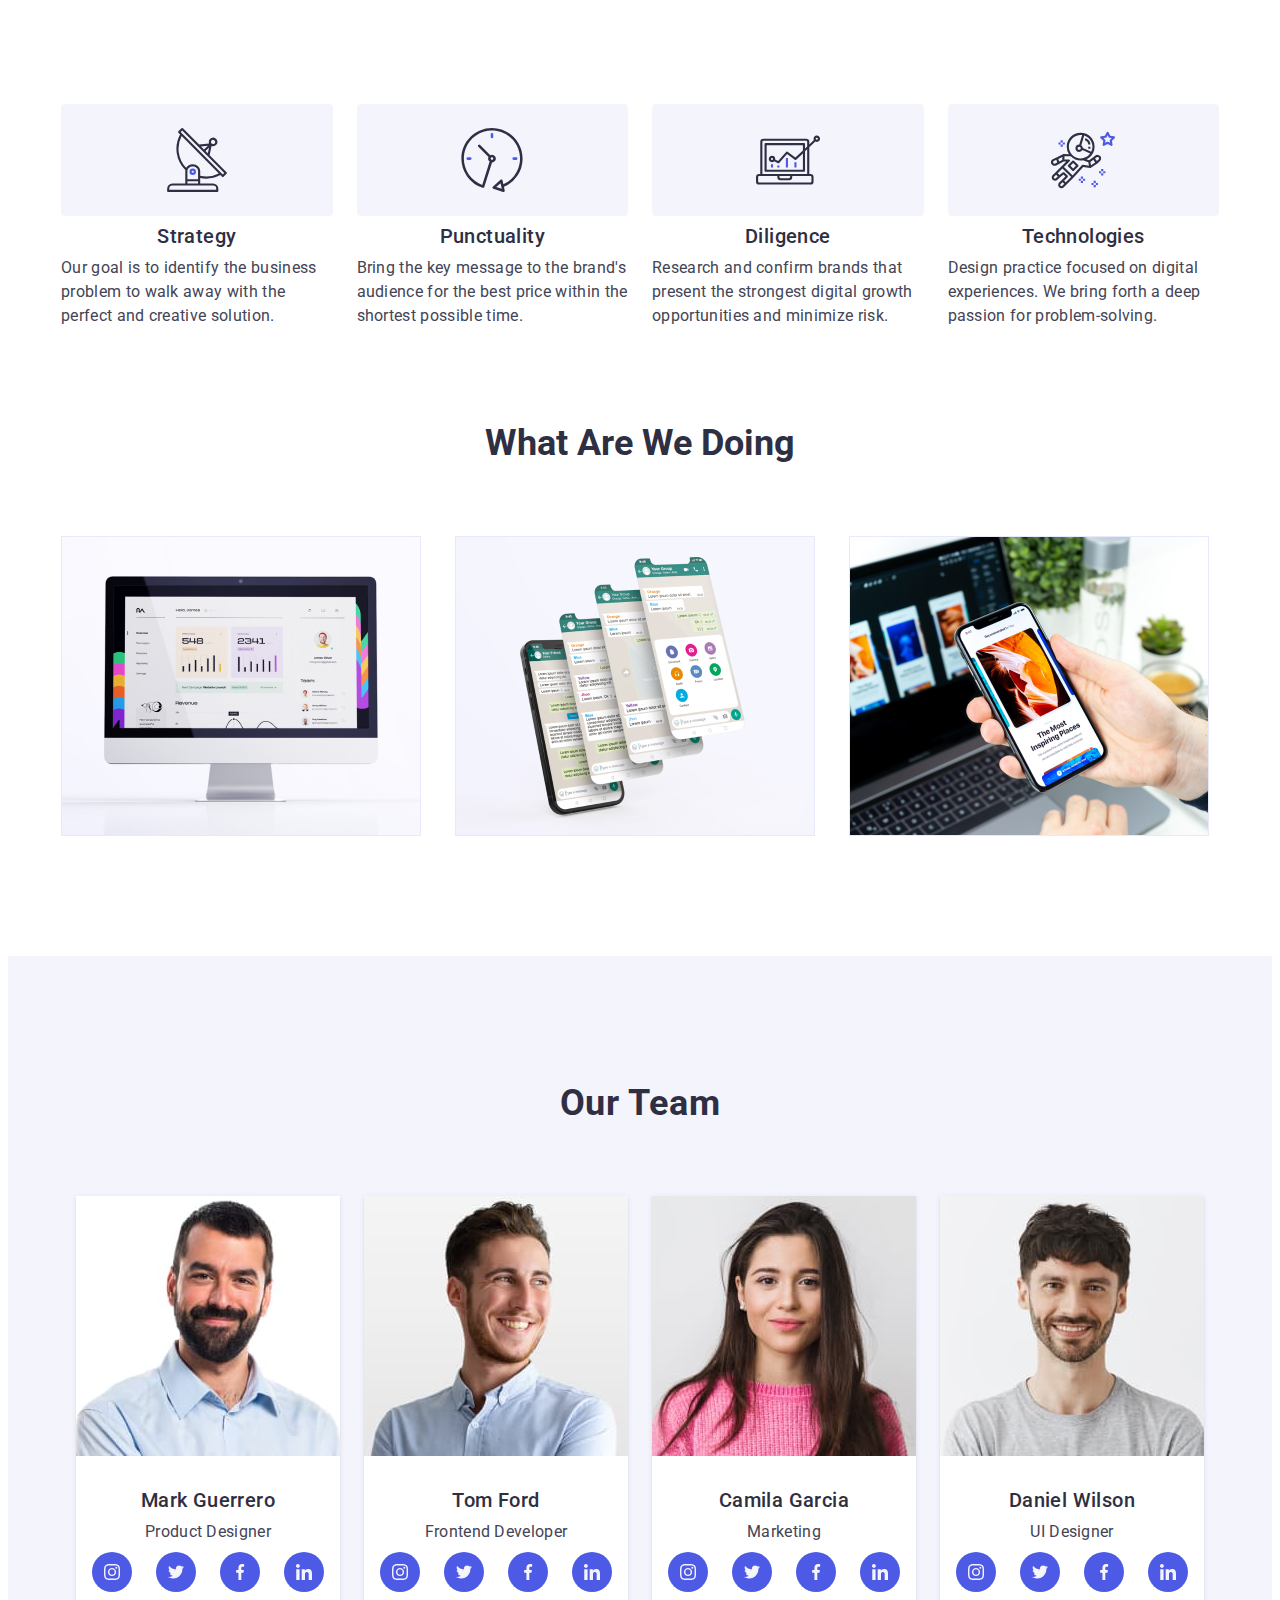
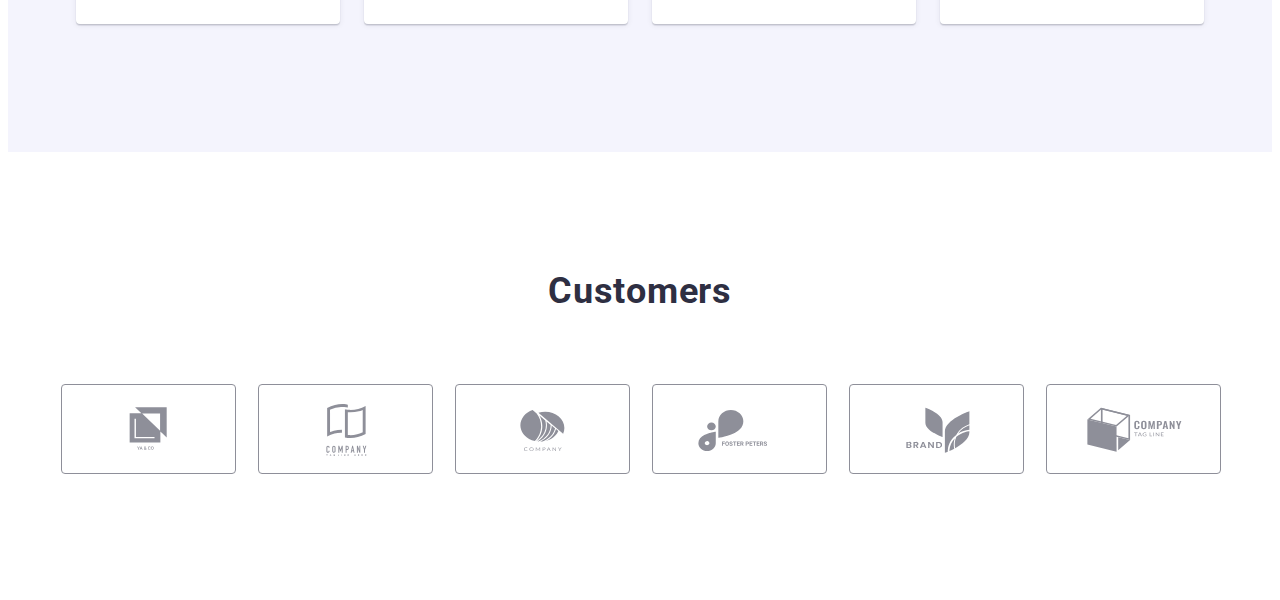
==== commit b22b063b: "Done Sections: about/team/customers" ====
--- a/index.html
+++ b/index.html
@@ -22,7 +22,7 @@
   </head>
   <body>
     <!-----------Header----------->
-    <header class="header">
+    <!-- <header class="header">
       <div class="container header-container">
         <nav class="header-navigation">
           <a href="./index.html" class="header-logo link"
@@ -59,17 +59,17 @@
           </ul>
         </address>
       </div>
-    </header>
+    </header> -->
     <main>
       <!-----------------Section: Hero------------->
-      <section class="hero">
+      <!-- <section class="hero">
         <div class="container hero-container">
           <h1 class="hero-title">Effective Solutions for Your Business</h1>
           <button type="button" class="hero-btn" data-modal-open>
             Order Service
           </button>
         </div>
-      </section>
+      </section> -->
 
       <!------------Section: About Us-------------->
       <section class="about">
@@ -393,7 +393,7 @@
     </main>
 
     <!---------------------Footer--------------------->
-    <footer class="footer">
+    <!-- <footer class="footer">
       <div class="footer-container container">
         <div class="footer-logo-container">
           <a href="./index.html" class="footer-logo link"
@@ -438,6 +438,7 @@
             </li>
           </ul>
         </div>
+
         <div class="subscribe-box">
           <p class="footer-soc-text">Subscribe</p>
           <form class="subscribe-form">
@@ -457,10 +458,10 @@
           </form>
         </div>
       </div>
-    </footer>
+    </footer> -->
 
     <!-----------------Modal window------------------->
-    <div class="modal-container is-hidden" data-modal>
+    <!-- <div class="modal-container is-hidden" data-modal>
       <div class="modal-window">
         <button type="button" data-modal-close class="modal-close-btn">
           <svg class="icon-close" width="8" height="8">
@@ -547,7 +548,7 @@
           <button type="submit" class="modal-button">Send</button>
         </form>
       </div>
-    </div>
+    </div> -->
     <script src="./js/modal.js"></script>
   </body>
 </html>
--- a/css/styles.css
+++ b/css/styles.css
@@ -1,4 +1,4 @@
-:root{
+:root {
     --title-color: #2E2F42;
     --main-text-color: #434455;
     --second-text-color: #ffffff;
@@ -6,61 +6,70 @@
     --button-color: #4D5AE5;
     --second-bc-color: #F4F4FD;
 }
-body{
-font-family: 'Roboto',
-sans-serif;
-color: var(--main-text-color);
-background-color: #FFFFFF;
-}
-
-
-p,h1,h2,h3,h4,h5,h6{
+
+body {
+    font-family: 'Roboto',
+        sans-serif;
+    color: var(--main-text-color);
+    background-color: #FFFFFF;
+}
+
+
+p,
+h1,
+h2,
+h3,
+h4,
+h5,
+h6 {
     margin-top: 0;
     margin-bottom: 0;
 }
 
 
 
-img{
+img {
     display: block;
 }
 
-.link{
-text-decoration: none;
-}
-
-
-.list{
+.link {
+    text-decoration: none;
+}
+
+
+.list {
     list-style-type: none;
     margin-top: 0;
     margin-bottom: 0;
     padding-left: 0;
 }
 
-.container{
-    width: 1158px;
+.container {
+    max-width: 426px;
+    width: 100%;
     padding: 0 15px;
     margin: 0 auto;
 }
+
 /*--------------------Header--------------------*/
 
 
-.header{
+.header {
     padding-top: 24px;
     padding-bottom: 24px;
     border-bottom: 1px solid #e7e9fc;
     box-shadow: 0px 2px 1px rgba(46, 47, 66, 0.08),
-    0px 1px 1px rgba(46, 47, 66, 0.16), 
-    0px 1px 6px rgba(46, 47, 66, 0.08);
-}
-
-.header-container{
-    display: flex;
-    align-items: center;
-}
-
-
-.header-navigation{
+        0px 1px 1px rgba(46, 47, 66, 0.16),
+        0px 1px 6px rgba(46, 47, 66, 0.08);
+}
+
+.header-container {
+    display: flex;
+    align-items: center;
+}
+
+
+.header-navigation {
     display: flex;
     align-items: center;
 }
@@ -69,10 +78,11 @@
 .header-logo {
     font-family: 'Raleway', sans-serif;
     font-weight: 800;
-    font-size: 18px;     
+    font-size: 18px;
     line-height: 1.17;
     letter-spacing: 0.03em;
-    color: var(--button-color);;
+    color: var(--button-color);
+    ;
     text-transform: uppercase;
     display: flex;
     align-items: center;
@@ -80,7 +90,7 @@
     margin-right: 76px;
 }
 
-.header-logo span{
+.header-logo span {
     color: var(--title-color);
 }
 
@@ -110,8 +120,8 @@
     color: var(--focus-color);
 }
 
-.current::after{
-    content:"";
+.current::after {
+    content: "";
     position: absolute;
     left: 0;
     bottom: -1px;
@@ -134,7 +144,7 @@
 }
 
 
-.address-list{
+.address-list {
     display: flex;
     gap: 40px;
 }
@@ -149,12 +159,12 @@
     letter-spacing: 0.02em;
     color: var(--main-text-color);
     transition: color 250ms cubic-bezier(0.4, 0, 0.2, 1);
-    
+
 }
 
 
 .address-link:hover,
-.address-link:focus{
+.address-link:focus {
     color: var(--focus-color);
 }
 
@@ -164,8 +174,8 @@
     padding: 188px 0;
     background-color: var(--title-color);
     background-image: linear-gradient(to bottom,
-    rgba(46, 47, 66, 0.7),
-    rgba(46, 47, 66, 0.7)), url(../images/people-office.jpg);
+            rgba(46, 47, 66, 0.7),
+            rgba(46, 47, 66, 0.7)), url(../images/people-office.jpg);
     background-repeat: no-repeat;
     background-position: center;
     background-size: cover;
@@ -174,8 +184,7 @@
 }
 
 
-.hero-container{
-}
+.hero-container {}
 
 
 .hero-title {
@@ -215,12 +224,13 @@
 
 
 .hero-btn:hover,
-.hero-btn:focus{
+.hero-btn:focus {
     background-color: var(--focus-color);
 }
+
 /*--------------Section: About us-------------*/
 .about {
-    padding: 120px 0;
+    padding: 96px 0;
 }
 
 
@@ -237,9 +247,11 @@
     overflow: hidden;
 }
 
-
-
-.icon-box{
+.about-icon{
+    display: none;
+}
+
+/* .icon-box {
     display: flex;
     align-items: center;
     background-color: var(--second-bc-color);
@@ -247,17 +259,24 @@
     height: 112px;
     justify-content: center;
     margin-bottom: 8px;
-}
+    display: none;
+} */
 
 .about-list {
     display: flex;
-    gap: 24px;
+    gap: 72px;
+    flex-wrap: wrap;
+    
 }
 
 .about-item {
-    width: calc((100% - 72px) / 4);
-}
-
+    /* width: calc((100% - 72px) / 4); */
+    width: 100%;
+}
+
+.about-item:not(:last-child){
+    margin-bottom: 72px;
+}
 
 .about-subtitle {
     font-weight: 500;
@@ -266,6 +285,7 @@
     letter-spacing: 0.02em;
     color: var(--title-color);
     margin-bottom: 8px;
+    text-align: center;
 }
 
 
@@ -280,6 +300,8 @@
 
 .doing {
     padding-bottom: 120px;
+    display: none;
+    
 }
 
 
@@ -306,20 +328,21 @@
 /*-----------------Section: Team-----------------*/
 
 .team {
-    background-color: var(--second-bc-color); 
-    padding: 120px 0;
-}
-
-
-
-.team-container{
+    background-color: var(--second-bc-color);
+    /* padding: 120px 0; */
+    padding: 96px 0;
+}
+
+
+
+.team-container {
     background-color: var(--second-bc-color);
     padding: 32px 16px;
 }
 
 
 
-.social-icon-item{
+.social-icon-item {
     fill: #f4f4fd;
 }
 
@@ -332,13 +355,13 @@
 }
 
 
-.social-icon{
+.social-icon {
     width: 40px;
     height: 40px;
 }
 
 
-.soc-network{
+.soc-network {
     width: 100%;
     height: 100%;
     background-color: var(--button-color);
@@ -350,7 +373,7 @@
 }
 
 .soc-network:hover,
-.soc-network:focus{
+.soc-network:focus {
     background-color: var(--focus-color);
 }
 
@@ -367,12 +390,17 @@
 
 .team-list {
     display: flex;
-    gap: 24px;
-
-}
-
-
-.team-item-container{
+    /* gap: 24px; */
+    gap: 72px;
+    flex-wrap: wrap;
+    /* width: 264px; */
+    margin: 0 auto;
+    justify-content: center;
+    align-items: center;
+}
+
+
+.team-item-container {
     padding: 32px 0;
     text-align: center;
 }
@@ -380,13 +408,19 @@
 
 .team-item {
     background-color: #FFFFFF;
-    width: calc((100% - 72px) / 4);
+    /* width: calc((100% - 72px) / 4); */
+    width: 100%;
+    max-width: 264px;
+    
     border-radius: 0px 0px 4px 4px;
     box-shadow: 0px 1px 6px rgba(46, 47, 66, 0.08),
-    0px 1px 1px rgba(46, 47, 66, 0.16),
-    0px 2px 1px rgba(46, 47, 66, 0.08);
-}
-
+        0px 1px 1px rgba(46, 47, 66, 0.16),
+        0px 2px 1px rgba(46, 47, 66, 0.08);
+}
+
+.team-item img{
+    margin: 0 auto;
+}
 .team-subtitle {
     font-weight: 500;
     font-size: 20px;
@@ -410,25 +444,33 @@
 
 /*-------------Section: Customers------------*/
 
-.customers{
-    padding: 120px 0;;
-}
-
-
-.customers-list{
+.customers {
+    /* padding: 120px 0; */
+    padding: 96px 0;
+}
+
+
+.customers-list {
     display: flex;
     align-items: center;
     justify-content: space-between;
-    gap: 24px;
-}
-
-
-.customers-item{
-    width: calc((100% - 120px) / 6);
+    /* gap: 24px; */
+    gap: 16px;
+    column-gap: 16px;
+    row-gap: 72px;
+    flex-wrap: wrap;
+}
+
+
+.customers-item {
+    width: 100%;
+    /* max-width: 190px; */
+    /* width: calc((100% - 120px) / 6); */
+    width: calc((100% - 16px) / 2);
     height: 88px;
 }
 
-.customers-link{
+.customers-link {
     border: 1px solid #8E8F99;
     border-radius: 4px;
     gap: 24px;
@@ -439,26 +481,26 @@
     justify-content: center;
     color: #8e8f99;
     transition: border-color 250ms cubic-bezier(0.4, 0, 0.2, 1),
-    color 250ms cubic-bezier(0.4, 0, 0.2, 1);
-}
-
-
-.customers-link:hover{
+        color 250ms cubic-bezier(0.4, 0, 0.2, 1);
+}
+
+
+.customers-link:hover {
     border-color: var(--focus-color);
     color: var(--focus-color);
 }
 
-.customers-link:focus{
+.customers-link:focus {
     border-color: var(--focus-color);
     color: var(--focus-color);
 }
 
 
 
-.customers-title{
+.customers-title {
     font-weight: 700;
     font-size: 36px;
-    line-height: 1.11;    
+    line-height: 1.11;
     text-align: center;
     letter-spacing: 0.02em;
     text-transform: capitalize;
@@ -467,28 +509,37 @@
 }
 
 
-.customer-icon{
+.customer-icon {
     fill: currentColor;
 }
 
 
 /*------------------Footer------------------*/
 
-.footer{
+.footer {
     background-color: var(--title-color);
-    padding: 100px 0;
-}
-
-
-.footer-container{
+    /* padding: 100px 0; */
+    padding: 97.5px 0;
+}
+
+
+.footer-container {
     background-color: var(--title-color);
     display: flex;
     align-items: baseline;
-
-}
-
-.footer-logo-container{
-    margin-right: 120px;
+    flex-wrap: wrap;
+    gap: 72px;
+}
+
+.footer-logo-container {
+    /* margin-right: 120px; */
+    display: flex;
+    align-items: center;
+    justify-content: center;
+    flex-direction: column;
+    max-width: 268px;
+    margin-bottom: 72px;
+    margin: 0 auto;
 }
 
 .footer-logo {
@@ -500,7 +551,9 @@
     color: var(--button-color);
     text-transform: uppercase;
     display: inline-block;
-    margin-bottom: 16px;
+    /* margin-bottom: 16px; */
+
+    margin-bottom: 17.5px;
 }
 
 .footer-logo span {
@@ -513,15 +566,15 @@
     line-height: 1.5;
     color: #F4F4FD;
     letter-spacing: 0.02em;
-    max-width: 264px;
-}
-
-
-.footer-soc-container{
-    margin-right: 80px;
-}
-
-.footer-soc-text{
+    /* max-width: 264px; */
+}
+
+
+.footer-soc-container {
+    /* margin-right: 80px; */
+}
+
+.footer-soc-text {
     font-weight: 500;
     font-size: 16px;
     line-height: 1.5;
@@ -555,19 +608,22 @@
 
 .soc-network-footer:hover,
 .soc-network-footer:focus {
-    background-color: #31d0aa;;
+    background-color: #31d0aa;
+    ;
 }
 
 .footer-icon-item {
     fill: #f4f4fd;
 }
+
 /*--------------- Subscribe-button --------------*/
-.subscribe-form{
+.subscribe-form {
     display: flex;
     gap: 24px;
-}
-
-.subscribe-input{
+    flex-wrap: wrap;
+}
+
+.subscribe-input {
     width: 264px;
     height: 40px;
     border: 1px solid #FFFFFF;
@@ -575,17 +631,17 @@
     border-radius: 4px;
     font-size: 12px;
     line-height: 1.5;
-    letter-spacing: 0.04em;    
+    letter-spacing: 0.04em;
     color: var(--second-text-color);
     background-color: transparent;
     padding-left: 16px;
 }
 
-.subscribe-input::placeholder{
+.subscribe-input::placeholder {
     color: var(--second-text-color);
 }
 
-.subscribe-button{
+.subscribe-button {
     min-width: 165px;
     height: 40px;
     display: flex;
@@ -595,9 +651,9 @@
     font-style: normal;
     font-weight: 500;
     font-size: 16px;
-    line-height: 1.5;    
+    line-height: 1.5;
     text-align: center;
-    letter-spacing: 0.04em;    
+    letter-spacing: 0.04em;
     color: var(--second-text-color);
     cursor: pointer;
     background: #4D5AE5;
@@ -606,13 +662,13 @@
     font-family: "Roboto", sans-serif;
 }
 
-.subscribe-frame-icon{
+.subscribe-frame-icon {
     margin-left: 16px;
 }
 
 /*--------------Section: Buttons-----------------*/
 
-.section-list{
+.section-list {
     padding-top: 96px;
     padding-bottom: 120px;
 }
@@ -624,9 +680,7 @@
     margin-bottom: 72px
 }
 
-.btn-item {
-    
-}
+.btn-item {}
 
 
 .btn {
@@ -649,7 +703,7 @@
 
 
 .btn:hover,
-.btn:focus{
+.btn:focus {
     color: #ffffff;
     background-color: var(--focus-color);
     border: 1px solid transparent;
@@ -670,7 +724,7 @@
     width: calc((100% - 48px) / 3);
 }
 
-.image-container{
+.image-container {
     position: relative;
     overflow: hidden;
 }
@@ -691,13 +745,13 @@
     letter-spacing: 0.02em;
 }
 
-.info-container{
+.info-container {
     padding: 32px 16px;
     border: 1px solid #e7e9fc;
     border-top: none;
 }
 
-.text-overlay{
+.text-overlay {
     font-size: 16px;
     line-height: 1.5;
     letter-spacing: 0.02em;
@@ -712,27 +766,27 @@
     transition: transform 250ms cubic-bezier(0.4, 0, 0.2, 1);
 }
 
-.portfolio-link{
+.portfolio-link {
     display: block;
     width: 100%;
     height: 100%;
     transition: box-shadow 250ms cubic-bezier(0.4, 0, 0.2, 1);
 }
 
-.portfolio-link:hover, 
+.portfolio-link:hover,
 .portfolio-link:focus {
-    box-shadow: 0px 1px 6px rgba(46, 47, 66, 0.08), 
-    0px 1px 1px rgba(46, 47, 66, 0.16), 
-    0px 2px 1px rgba(46, 47, 66, 0.08); 
+    box-shadow: 0px 1px 6px rgba(46, 47, 66, 0.08),
+        0px 1px 1px rgba(46, 47, 66, 0.16),
+        0px 2px 1px rgba(46, 47, 66, 0.08);
 }
 
 .portfolio-link:hover .text-overlay,
-.portfolio-link:focus .text-overlay{
+.portfolio-link:focus .text-overlay {
     transform: translateY(0%);
 }
 
 /* ----------Section: Modal window---------- */
-.modal-container{
+.modal-container {
     position: fixed;
     top: 0;
     left: 0;
@@ -742,14 +796,14 @@
     transition: opacity 250ms cubic-bezier(0.4, 0, 0.2, 1), visibility 250ms cubic-bezier(0.4, 0, 0.2, 1);
 }
 
-.is-hidden{
+.is-hidden {
     opacity: 0;
     visibility: hidden;
     pointer-events: none;
 }
 
 
-.modal-window{
+.modal-window {
     position: absolute;
     top: 50%;
     left: 50%;
@@ -758,14 +812,14 @@
     min-height: 584px;
     background: #fcfcfc;
     box-shadow: 0px 1px 1px rgba(0, 0, 0, 0.14),
-    0px 1px 3px rgba(0, 0, 0, 0.12),
-    0px 2px 1px rgba(0, 0, 0, 0.2);
+        0px 1px 3px rgba(0, 0, 0, 0.12),
+        0px 2px 1px rgba(0, 0, 0, 0.2);
     border-radius: 4px;
     transition: transform 250ms cubic-bezier(0.4, 0, 0.2, 1);
     padding: 72px 24px 24px 24px;
 }
 
-.modal-close-btn{
+.modal-close-btn {
     position: absolute;
     top: 24px;
     right: 24px;
@@ -784,22 +838,22 @@
 
 
 .modal-close-btn:hover,
-.modal-close-btn:focus{
+.modal-close-btn:focus {
     background-color: var(--focus-color);
     border: none;
     fill: #ffffff;
 }
 
-.icon-close{
+.icon-close {
     transition: fill 250ms cubic-bezier(0.4, 0, 0.2, 1);
 }
 
-.modal-title{
+.modal-title {
     font-weight: 500;
     font-size: 16px;
     line-height: 1.5;
     text-align: center;
-    letter-spacing: 0.02em;    
+    letter-spacing: 0.02em;
     color: var(--title-color);
     max-width: 360px;
     margin-bottom: 16px;
@@ -807,7 +861,7 @@
 
 
 
-.modal-input{
+.modal-input {
     width: 100%;
     height: 40px;
     border: 1px solid rgba(46, 47, 66, 0.4);
@@ -823,12 +877,12 @@
     border-color: #4D5AE5;
 }
 
-.modal-input:focus + .modal-icon{
+.modal-input:focus+.modal-icon {
     fill: #4D5AE5;
 }
 
 
-.modal-label{
+.modal-label {
     font-size: 12px;
     line-height: 1.17;
     letter-spacing: 0.04em;
@@ -838,11 +892,11 @@
     margin-bottom: 4px;
 }
 
-.input-wrap{
+.input-wrap {
     position: relative;
 }
 
-.modal-icon{
+.modal-icon {
     position: absolute;
     left: 16px;
     top: 50%;
@@ -850,7 +904,7 @@
     transition: fill 250ms cubic-bezier(0.4, 0, 0.2, 1);
 }
 
-.modal-textarea{
+.modal-textarea {
     width: 100%;
     height: 120px;
     border: 1px solid rgba(46, 47, 66, 0.4);
@@ -862,56 +916,56 @@
     transition: border-color 250ms cubic-bezier(0.4, 0, 0.2, 1);
     resize: none;
     font-size: 12px;
-    line-height: 1.17;    
-    letter-spacing: 0.04em;    
+    line-height: 1.17;
+    letter-spacing: 0.04em;
     color: rgba(46, 47, 66, 0.4);
     padding: 8px 16px;
 }
 
 
-.modal-textarea:focus{
+.modal-textarea:focus {
     border-color: #4D5AE5;
 }
 
-.modal-textarea::placeholder{
+.modal-textarea::placeholder {
     font-size: 12px;
     line-height: 1.17;
-    letter-spacing: 0.04em;    
+    letter-spacing: 0.04em;
     color: rgba(46, 47, 66, 0.4);
 }
 
 
 
-.check-text{
+.check-text {
     font-size: 12px;
-    line-height: 1.17;    
+    line-height: 1.17;
     letter-spacing: 0.04em;
     color: #8E8F99;
     align-items: center;
 }
 
 
-.check-text a{
+.check-text a {
     color: #4D5AE5;
     text-decoration: underline;
 }
 
 
-.modal-field{
+.modal-field {
     margin-bottom: 8px;
 }
 
 
-.modal-textarea-box{
+.modal-textarea-box {
     margin-bottom: 16px;
 }
 
-.modal-checkbox{
+.modal-checkbox {
     margin-bottom: 24px;
 }
 
 
-.check-text-span{
+.check-text-span {
     width: 16px;
     height: 16px;
     border: 1px solid rgba(46, 47, 66, 0.4);
@@ -924,18 +978,18 @@
     transition: background-color 250ms cubic-bezier(0.4, 0, 0.2, 1), border 250ms cubic-bezier(0.4, 0, 0.2, 1), fill 250ms cubic-bezier(0.4, 0, 0.2, 1);
 }
 
-.input-check:checked + .check-text > .check-text-span{
-    background-color: #404BBF; 
+.input-check:checked+.check-text>.check-text-span {
+    background-color: #404BBF;
     border: none;
-    fill: #F4F4FD; 
-}
-
-.modal-button{
+    fill: #F4F4FD;
+}
+
+.modal-button {
     font-weight: 500;
     font-size: 16px;
     line-height: 1.5;
     text-align: center;
-    letter-spacing: 0.04em;    
+    letter-spacing: 0.04em;
     color: #FFFFFF;
     background-color: #4D5AE5;
     width: 169px;
@@ -948,4 +1002,104 @@
     display: block;
     min-width: 169px;
     margin: 0 auto;
+}
+
+/* ------------Media-------------- */
+/* @media screen and (min-width: 428px) {
+    .container{
+        max-width: 426px;
+    }
+    
+} */
+
+@media screen and (min-width: 768px) {
+    .container {
+        max-width: 768px;
+    }
+    /*--------Section: About us-------*/
+    .about-item {
+        width: calc((100% - 24px) / 2);
+        }
+    .about-item:not(:last-child) {
+        margin-bottom: 0;
+        }
+    .about-list{
+        column-gap: 24px;
+        row-gap: 72px;
+    }
+    /* -----------Section: Our Team---------- */
+    .team-list{
+        column-gap: 24px;
+        row-gap: 64px;
+        }
+    .team-item {
+        width: calc((100% - 24px) / 2);
+    }
+
+    /*-------------Section: Customers------------*/
+    .customers-list{
+        column-gap: 24px;
+        row-gap: 72px;
+    }
+    .customers-item{
+        width: calc((100% - 48px) / 3);
+    }
+    /*------------------Footer------------------*/
+}
+
+@media screen and (min-width: 1158px){
+.container {
+    max-width: 1158px;
+    }
+
+    /*--------Section: About us-------*/
+.about-item {
+    width: calc((100% - 72px) / 4);
+}
+
+.icon-box {
+    display: flex;
+    align-items: center;
+    background-color: var(--second-bc-color);
+    border-radius: 4px;
+    height: 112px;
+    justify-content: center;
+    margin-bottom: 8px;
+}
+
+.about-list {
+    display: flex;
+}
+.about-icon {
+    display: block;
+}
+
+/* --------Section: What Are We Doing------- */
+.doing {
+    display: block;
+}
+
+/* -----------Section: Our Team---------- */
+.team-list{
+    gap: 24px;
+}
+.team-item{
+    width: calc((100% - 72px) / 4);
+}
+
+/*-------------Section: Customers------------*/
+.customers{
+    padding: 120px 0;
+}
+
+.customers-list{
+    gap: 24px;
+    flex-wrap: nowrap;
+}
+
+.customers-item{
+    width: calc((100% - 120px) / 6);
+}
+
+/*------------------Footer------------------*/
 }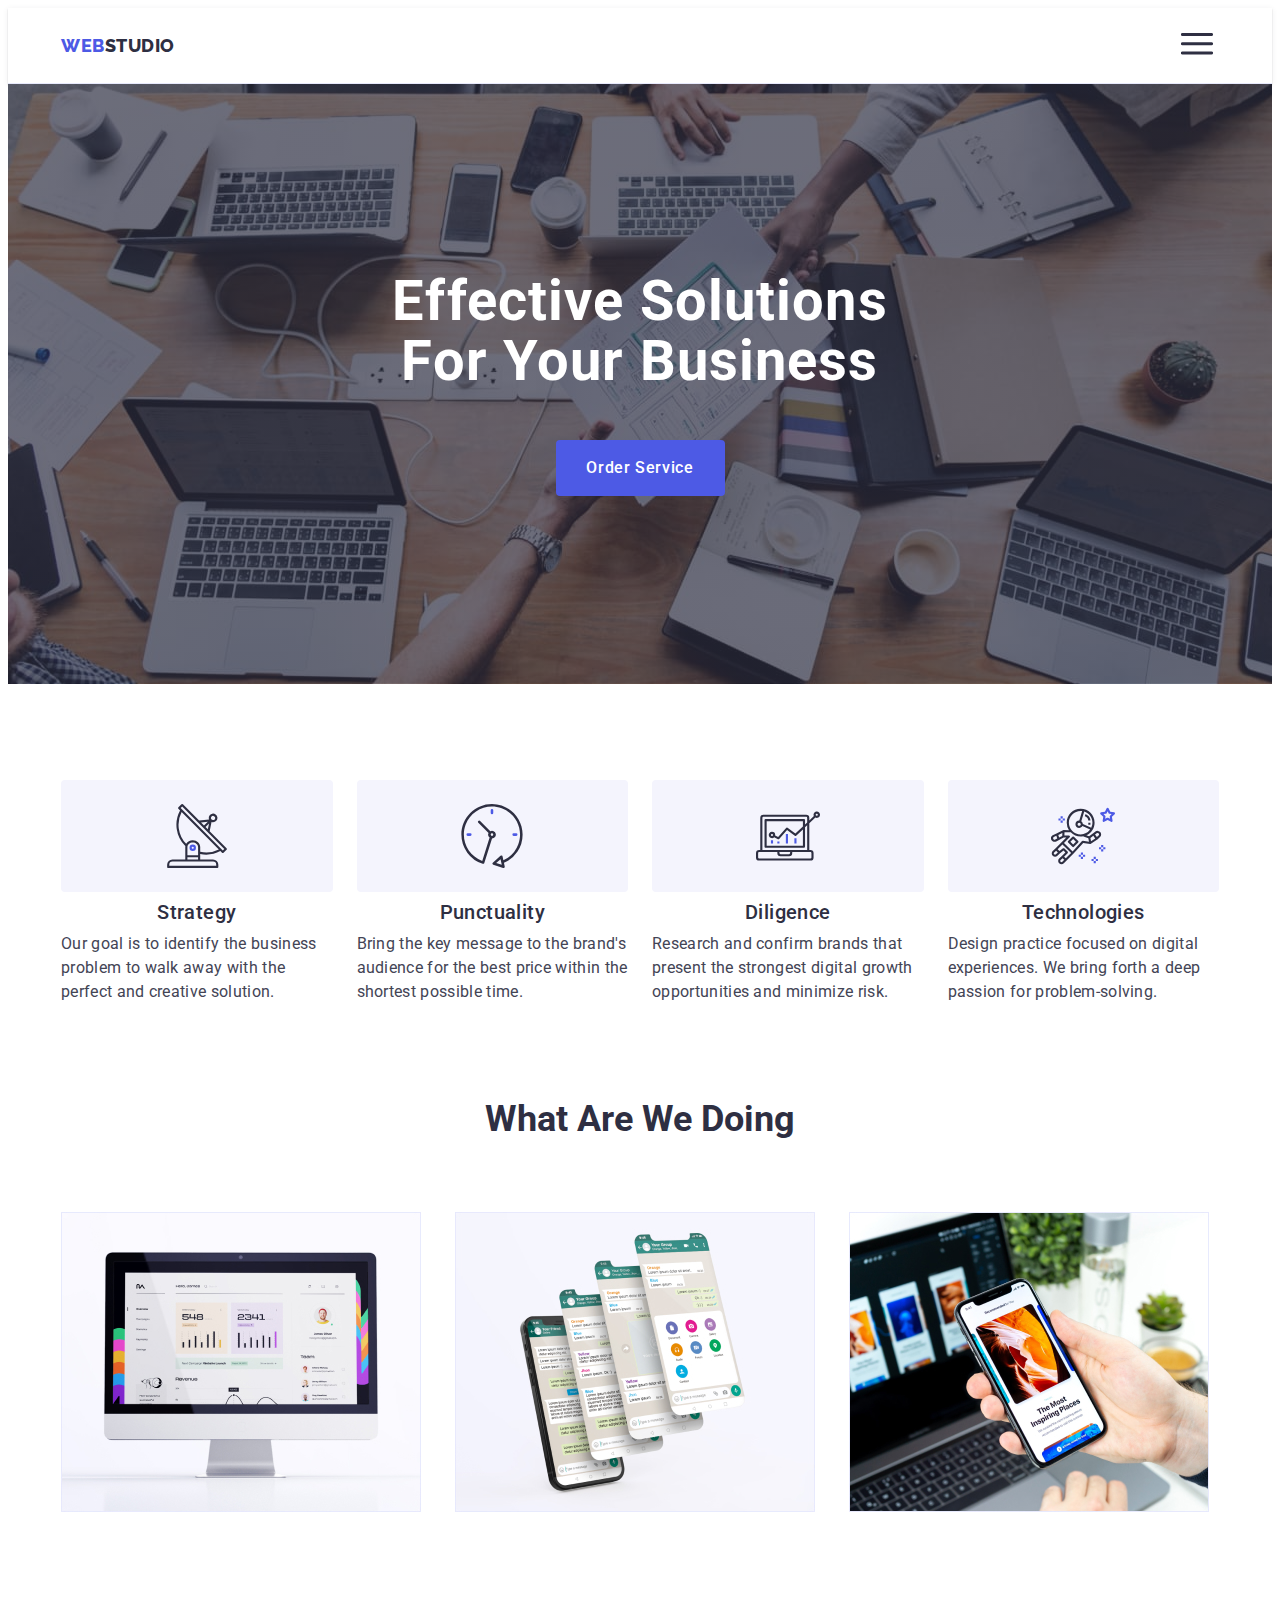
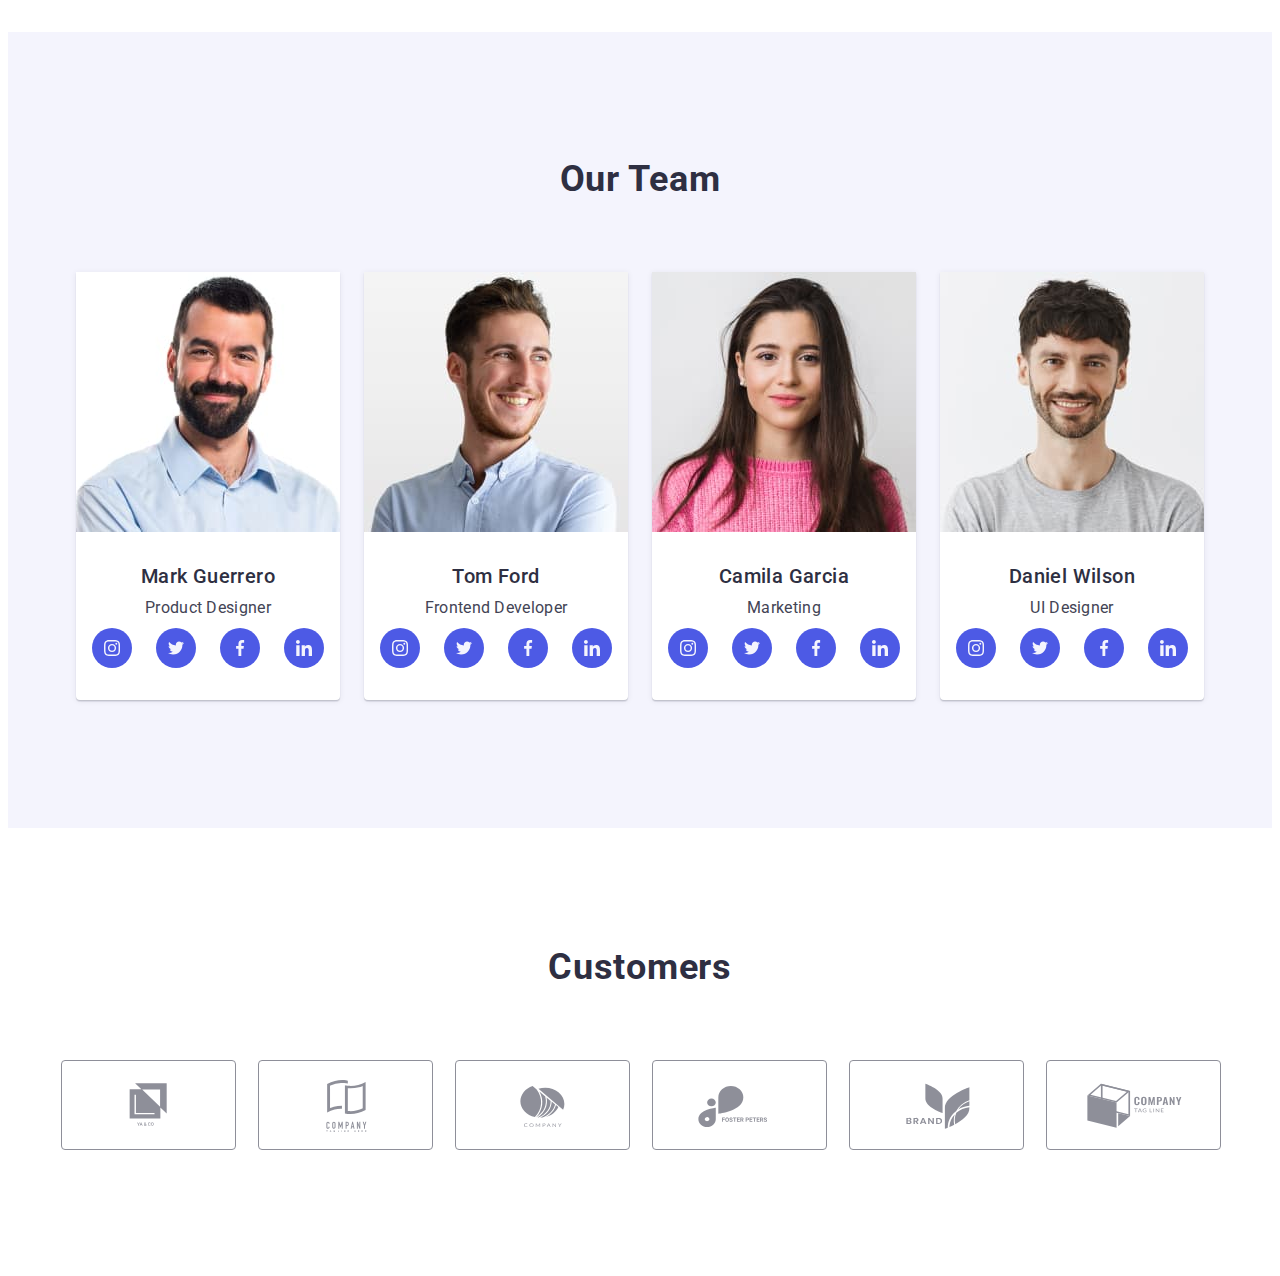
==== commit 6d7476ab: "Generally done menu/ header for mobile" ====
--- a/index.html
+++ b/index.html
@@ -22,7 +22,7 @@
   </head>
   <body>
     <!-----------Header----------->
-    <!-- <header class="header">
+    <header class="header">
       <div class="container header-container">
         <nav class="header-navigation">
           <a href="./index.html" class="header-logo link"
@@ -58,18 +58,93 @@
             </li>
           </ul>
         </address>
+        <button type="button" class="open-menu-btn" data-menu-open>
+          <svg class="icon-charm" width="32" height="22">
+            <use href="./images/icons.svg#icon-charm-menu"></use>
+          </svg>
+        </button>
       </div>
-    </header> -->
+
+      <div class="mob-menu is is-hidden" data-menu>
+        <div>
+          <button type="button" class="mob-close-btn" data-menu-close>
+            <svg class="" width="8" height="8">
+              <use href="./images/icons.svg#icon-close"></use>
+            </svg>
+          </button>
+          <ul class="mob-menu-list list">
+            <li class="mob-menu-item">
+              <a href="./index.html" class="mob-menu-link link current"
+                >Studio</a
+              >
+            </li>
+            <li class="mob-menu-item">
+              <a href="./portfolio.html" class="mob-menu-link link"
+                >Portfolio</a
+              >
+            </li>
+            <li class="mob-menu-item">
+              <a href="" class="mob-menu-link link">Contacts</a>
+            </li>
+          </ul>
+        </div>
+
+        <ul class="mob-list list">
+          <li class="mob-item">
+            <a href="mailto:info@devstudio.com" class="mail-link link"
+              >info@devstudio.com</a
+            >
+          </li>
+          <li class="mob-item">
+            <a href="tel:+110001111111" class="phone-link link"
+              >+11 (000) 111-11-11</a
+            >
+          </li>
+        </ul>
+
+        <ul class="mob-social-list list">
+          <li class="mob-social-icon">
+            <a href="https://www.instagram.com/" class="mob-soc-network">
+              <svg class="social-icon-item" width="16" height="16">
+                <use href="./images/icons.svg#icon-instagram"></use>
+              </svg>
+            </a>
+          </li>
+          <li class="mob-social-icon">
+            <a href="https://www.twitter.com/" class="mob-soc-network">
+              <svg class="social-icon-item" width="16" height="16">
+                <use href="./images/icons.svg#icon-twitter"></use>
+              </svg>
+            </a>
+          </li>
+          <li class="mob-social-icon">
+            <a href="https://www.facebook.com/" class="mob-soc-network">
+              <svg class="social-icon-item" width="16" height="16">
+                <use href="./images/icons.svg#icon-facebook"></use>
+              </svg>
+            </a>
+          </li>
+          <li class="mob-social-icon">
+            <a href="https://www.linkedin.com/" class="mob-soc-network">
+              <svg class="social-icon-item" width="16" height="16">
+                <use href="./images/icons.svg#icon-linkedin"></use>
+              </svg>
+            </a>
+          </li>
+        </ul>
+      </div>
+    </header>
+
     <main>
       <!-----------------Section: Hero------------->
-      <!-- <section class="hero">
+      <section class="hero">
         <div class="container hero-container">
-          <h1 class="hero-title">Effective Solutions for Your Business</h1>
+          <h1 class="hero-title">Effective Solutions For Your Business</h1>
           <button type="button" class="hero-btn" data-modal-open>
             Order Service
           </button>
         </div>
-      </section> -->
+      </section>
 
       <!------------Section: About Us-------------->
       <section class="about">
@@ -135,6 +210,7 @@
           <ul class="doing-list list">
             <li class="doing-item">
               <img
+                srcset="./images/img-1.jpg 1x, ./images/img-1-2x.jpg 2x"
                 src="./images/img-1.jpg"
                 alt="example of PC app"
                 width="360"
@@ -143,6 +219,7 @@
             </li>
             <li class="doing-item">
               <img
+                srcset="./images/img-2.jpg 1x, ./images/img-2-2x.jpg 2x"
                 src="./images/img-2.jpg"
                 alt="example of Mobile app"
                 width="360"
@@ -151,6 +228,7 @@
             </li>
             <li class="doing-item">
               <img
+                srcset="./images/img-3.jpg 1x, ./images/img-3-2x.jpg 2x"
                 src="./images/img-3.jpg"
                 alt="example of sinchronized app"
                 width="360"
@@ -168,6 +246,7 @@
           <ul class="team-list list">
             <li class="team-item">
               <img
+                srcset="./images/team-1.jpg 1x, ./images/team-1-2x.jpg 2x"
                 src="./images/team-1.jpg"
                 alt="photo of Mark Guerrero"
                 width="264"
@@ -211,6 +290,7 @@
 
             <li class="team-item">
               <img
+                srcset="./images/team-2.jpg 1x, ./images/team-2-2x.jpg 2x"
                 src="./images/team-2.jpg"
                 alt="photo of Tom Ford"
                 width="264"
@@ -254,6 +334,7 @@
 
             <li class="team-item">
               <img
+                srcset="./images/team-3.jpg 1x, ./images/team-3-2x.jpg 2x"
                 src="./images/team-3.jpg"
                 alt="photo of Camila Garcia"
                 width="264"
@@ -296,6 +377,7 @@
 
             <li class="team-item">
               <img
+                srcset="./images/team-4.jpg 1x, ./images/team-4-2x.jpg 2x"
                 src="./images/team-4.jpg"
                 alt="photo of Daniel Wilson"
                 width="264"
@@ -461,7 +543,7 @@
     </footer> -->
 
     <!-----------------Modal window------------------->
-    <!-- <div class="modal-container is-hidden" data-modal>
+    <div class="modal-container is-hidden" data-modal>
       <div class="modal-window">
         <button type="button" data-modal-close class="modal-close-btn">
           <svg class="icon-close" width="8" height="8">
@@ -548,7 +630,8 @@
           <button type="submit" class="modal-button">Send</button>
         </form>
       </div>
-    </div> -->
+    </div>
     <script src="./js/modal.js"></script>
+    <script src="./js/mobile-menu.js"></script>
   </body>
 </html>
--- a/css/styles.css
+++ b/css/styles.css
@@ -96,7 +96,9 @@
 
 
 .header-menu {
-    display: flex;
+    display: none;
+
+    /* display: flex; */
     gap: 40px;
 }
 
@@ -116,7 +118,7 @@
 }
 
 
-.current {
+/* .current {
     color: var(--focus-color);
 }
 
@@ -130,7 +132,7 @@
     border-radius: 2px;
     display: block;
     width: 100%;
-}
+} */
 
 .header-menu-link:hover,
 .header-menu-link:focus {
@@ -145,7 +147,9 @@
 
 
 .address-list {
-    display: flex;
+    display: none;
+
+    /* display: flex; */
     gap: 40px;
 }
 
@@ -168,34 +172,165 @@
     color: var(--focus-color);
 }
 
+.icon-charm{
+    stroke: #2E2F42;
+}
+
+.open-menu-btn{
+    border: none;
+    background-color: transparent;
+    cursor: pointer;
+}
+
+.mob-menu{
+    position: fixed;
+    top: 0;
+    z-index: 2;
+    width: 100vw;
+    height: 100vh;
+    background-color: #fff;
+    padding: 24px 24px 40px 40px;
+    display: flex;
+    flex-direction: column;
+    justify-content: space-around;
+    overflow: auto;
+}
+
+.mob-menu-list{
+    padding-top: 56px;
+    margin-bottom: 50px;
+}
+
+.mob-menu-item:not(:last-child){
+    margin-bottom: 40px;
+}
+
+.mob-menu-link{
+    font-size: 36px;
+    font-weight: 700;
+    line-height: 1.11; 
+    letter-spacing: 0.072px;
+    text-transform: capitalize;
+    color: var(--title-color);
+}
+
+.mob-close-btn{
+    position: absolute;
+    top: 24px;
+    right: 24px;
+    width: 24px;
+    height: 24px;
+    border-radius: 50%;
+    display: flex;
+    align-items: center;
+    justify-content: center;
+    background-color: #e7e9fc;
+    border: 1px solid rgba(0, 0, 0, 0.1);
+    padding: 0;
+    cursor: pointer;
+    transition: background-color 250ms cubic-bezier(0.4, 0, 0.2, 1), border 250ms cubic-bezier(0.4, 0, 0.2, 1);
+    margin-bottom: 32px;
+}
+
+.mob-list{
+    display: flex;
+    flex-direction: column-reverse;
+    margin-bottom: 48px;
+}
+
+.mob-item:not(:first-child){
+    margin-bottom: 40px;
+}
+
+.phone-link{
+    font-size: 36px;
+    font-weight: 700;
+    line-height: 1.11; 
+    letter-spacing: 0.072px;
+    text-transform: capitalize;
+    color: var(--button-color);
+}
+
+.mail-link{
+    font-size: 20px;
+    font-weight: 500;
+    line-height: 1.2;
+    letter-spacing: 0.4px;
+    color: var(--main-text-color);
+}
+
+.mob-social-list {
+    display: flex;
+    justify-content: center;
+    gap: 56px;
+}
+
+
+.mob-social-icon {
+    width: 40px;
+    height: 40px;
+}
+
+
+.mob-soc-network {
+    width: 100%;
+    height: 100%;
+    background-color: var(--button-color);
+    border-radius: 50%;
+    display: flex;
+    align-items: center;
+    justify-content: center;
+    transition: background-color 250ms cubic-bezier(0.4, 0, 0.2, 1);
+}
+
+.mob-soc-network:hover,
+.mob-soc-network:focus {
+    background-color: var(--focus-color);
+}
+
 /*------------------Section: Hero-----------------*/
 
 .hero {
-    padding: 188px 0;
+    /* padding: 188px 0; */
+    padding: 112px 0;
     background-color: var(--title-color);
     background-image: linear-gradient(to bottom,
             rgba(46, 47, 66, 0.7),
-            rgba(46, 47, 66, 0.7)), url(../images/people-office.jpg);
+            rgba(46, 47, 66, 0.7)), url(../images/bg-image-mob.jpg);
     background-repeat: no-repeat;
     background-position: center;
     background-size: cover;
-    max-width: 1440px;
+    max-width: 428px;
+    /* max-width: 1440px; */
     margin: 0 auto;
 }
 
+
+@media (min-device-pixel-ratio: 2),
+(min-resolution: 192dpi),
+(min-resolution: 2dppx) {
+    .hero{
+        background-image: linear-gradient(to bottom,
+        rgba(46, 47, 66, 0.7),
+        rgba(46, 47, 66, 0.7)), url(../images/bg-image-mob-2x.jpg);
+    }
+}
 
 .hero-container {}
 
 
 .hero-title {
     font-weight: 700;
-    font-size: 56px;
+    font-size: 36px;
+    /* font-size: 56px; */
     line-height: 1.07;
     text-align: center;
     color: var(--second-text-color);
     letter-spacing: 0.02em;
-    margin-bottom: 48px;
-    max-width: 496px;
+    /* margin-bottom: 48px; */
+    margin-bottom: 72px;
+    /* max-width: 496px; */
+    max-width: 320px;
     margin-left: auto;
     margin-right: auto;
 }
@@ -526,8 +661,9 @@
 .footer-container {
     background-color: var(--title-color);
     display: flex;
-    align-items: baseline;
-    flex-wrap: wrap;
+    /* align-items: baseline; */
+    /* flex-wrap: wrap; */
+    flex-direction: column;
     gap: 72px;
 }
 
@@ -572,6 +708,11 @@
 
 .footer-soc-container {
     /* margin-right: 80px; */
+    display: flex;
+    flex-direction: column;
+    align-items: center;
+    margin: 0 auto;
+    text-align: center;
 }
 
 .footer-soc-text {
@@ -580,7 +721,8 @@
     line-height: 1.5;
     letter-spacing: 0.02em;
     color: var(--second-text-color);
-    margin-bottom: 16px;
+
+    /* margin-bottom: 16px; */
 }
 
 
@@ -619,12 +761,30 @@
 /*--------------- Subscribe-button --------------*/
 .subscribe-form {
     display: flex;
-    gap: 24px;
+    /* gap: 24px; */
+    gap: 16px;
     flex-wrap: wrap;
 }
 
+.subscribe-box{
+    display: flex;
+    flex-direction: column;
+    align-items: stretch;
+    justify-content: center;
+    margin: 0 auto;
+    text-align: center;
+    gap: 16px;
+}
+
+.subscribe-label{
+    display: block;
+    width: 100%;
+}
+
 .subscribe-input {
-    width: 264px;
+    width: 100%;
+
+    /* width: 264px; */
     height: 40px;
     border: 1px solid #FFFFFF;
     filter: drop-shadow(0px 4px 4px rgba(0, 0, 0, 0.15));
@@ -642,12 +802,14 @@
 }
 
 .subscribe-button {
-    min-width: 165px;
+    width: 165px;
+    padding: 8px 24px;
+
+    /* min-width: 165px; */
     height: 40px;
     display: flex;
     justify-content: center;
     align-items: center;
-    font-family: 'Roboto';
     font-style: normal;
     font-weight: 500;
     font-size: 16px;
@@ -660,6 +822,7 @@
     border-radius: 4px;
     border: none;
     font-family: "Roboto", sans-serif;
+    margin: 0 auto;
 }
 
 .subscribe-frame-icon {
@@ -1016,6 +1179,27 @@
     .container {
         max-width: 768px;
     }
+    /*--------Section: Hero---------- */
+    .hero{
+        background-image: linear-gradient(to bottom,
+        rgba(46, 47, 66, 0.7),
+        rgba(46, 47, 66, 0.7)), url(../images/bg-image-tab.jpg);
+        max-width: 768px;
+    }
+    @media (min-device-pixel-ratio: 2),
+    (min-resolution: 192dpi),
+    (min-resolution: 2dppx) {
+        .hero {
+            background-image: linear-gradient(to bottom,
+            rgba(46, 47, 66, 0.7),
+            rgba(46, 47, 66, 0.7)), url(../images/bg-image-tab-2x.jpg);
+            }
+        }
+    .hero-title{
+        font-size: 56px;
+        max-width: 496px;
+        margin-bottom: 36px;
+    }
     /*--------Section: About us-------*/
     .about-item {
         width: calc((100% - 24px) / 2);
@@ -1045,13 +1229,59 @@
         width: calc((100% - 48px) / 3);
     }
     /*------------------Footer------------------*/
+    .footer-container{
+        display: flex;
+        flex-direction: row;
+        flex-wrap: wrap;
+        gap: 72px 24px;
+        padding: 0 108px;
+    }
+    .subscribe-box{
+        align-items: flex-start;
+    }
+    .subscribe-form{
+        justify-content: center;
+        align-items: center;
+        flex-direction: row;
+        gap: 24px;
+    }
+    .subscribe-input {
+        width: 264px;
+    }
+    .footer-soc-container{
+        margin: 0;
+    }
+    .footer-logo-container{
+        margin: 0;
+    }
 }
 
 @media screen and (min-width: 1158px){
 .container {
     max-width: 1158px;
     }
-
+    /*--------Section: Hero---------- */
+.hero{
+    padding: 188px 0;
+    background-image: linear-gradient(to bottom,
+                rgba(46, 47, 66, 0.7),
+                rgba(46, 47, 66, 0.7)), url(../images/bg-image-desk.jpg);
+    max-width: 1440px;
+}
+@media (min-device-pixel-ratio: 2),
+(min-resolution: 192dpi),
+(min-resolution: 2dppx) {
+    .hero {
+        background-image: linear-gradient(to bottom,
+        rgba(46, 47, 66, 0.7),
+        rgba(46, 47, 66, 0.7)), url(../images/bg-image-desk-2x.jpg);
+    }
+}
+.hero-title {
+    font-size: 56px;
+    max-width: 496px;
+    margin-bottom: 48px;
+}
     /*--------Section: About us-------*/
 .about-item {
     width: calc((100% - 72px) / 4);
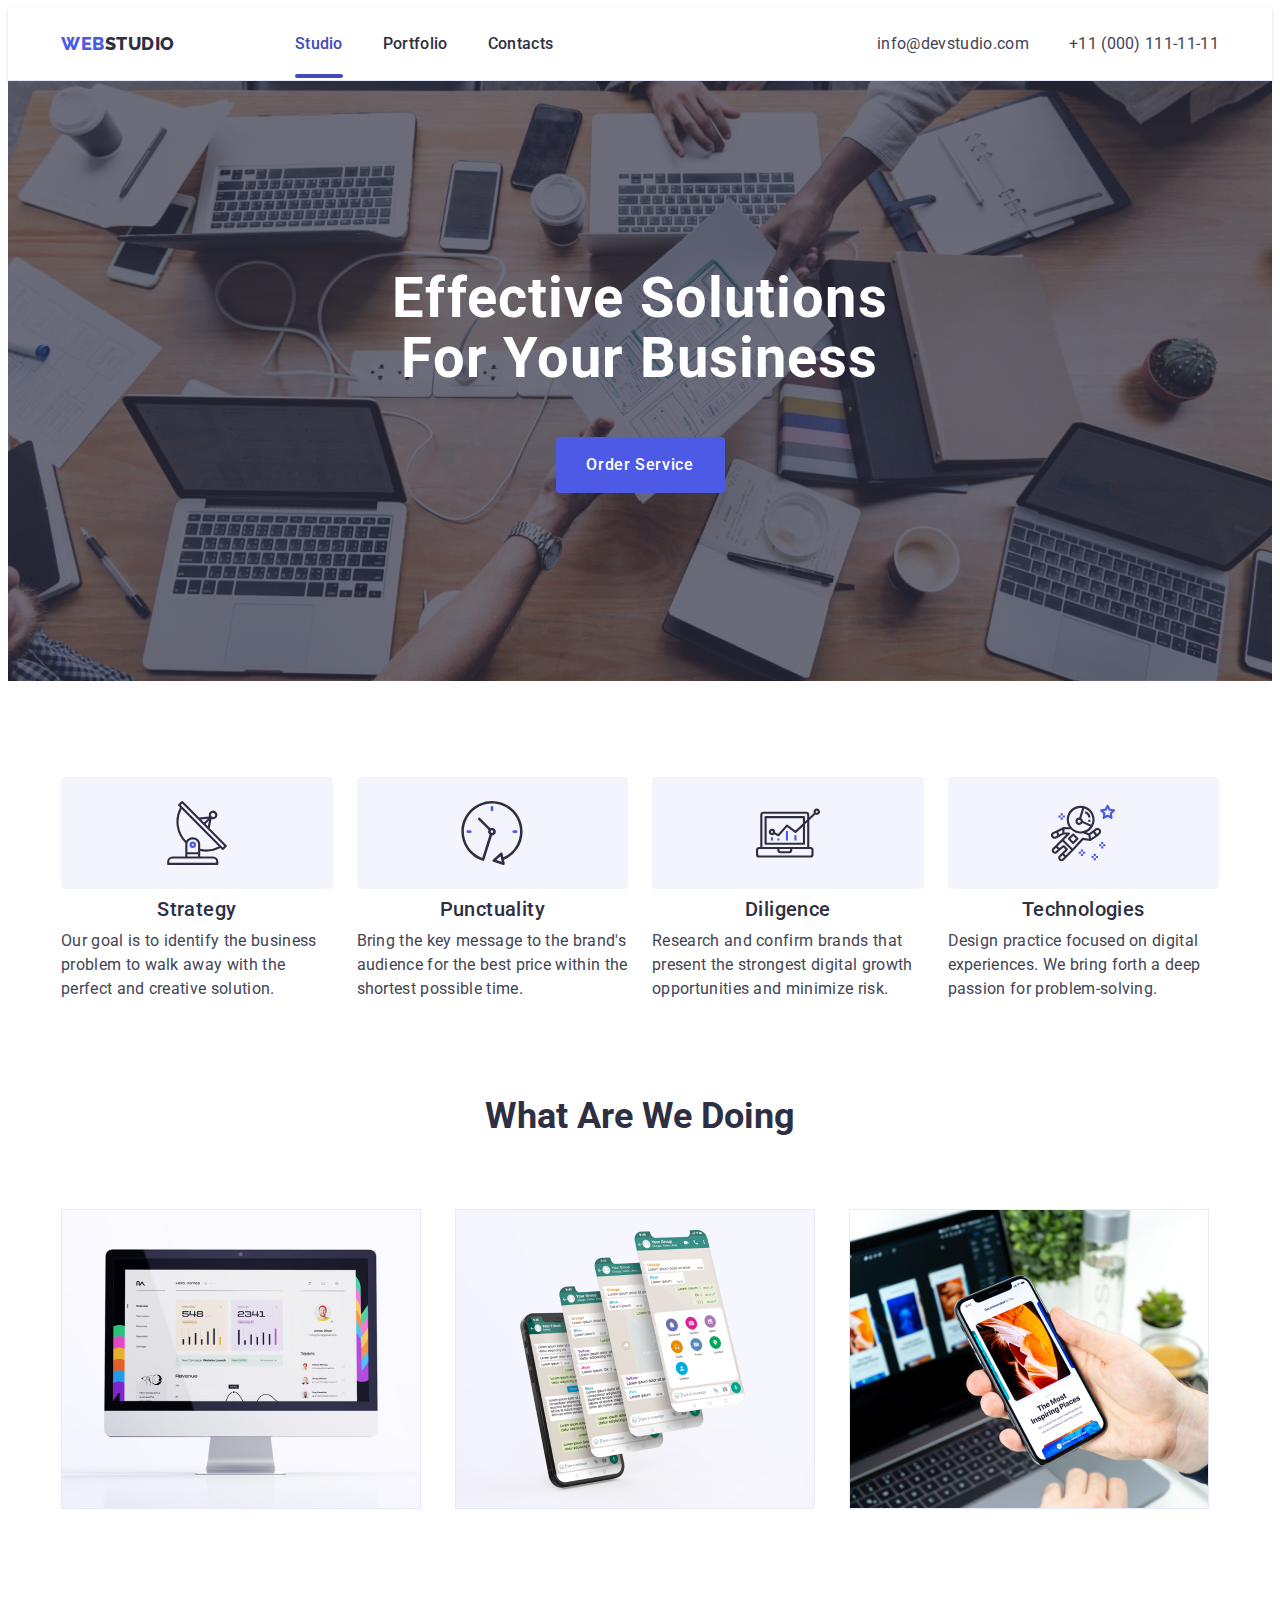
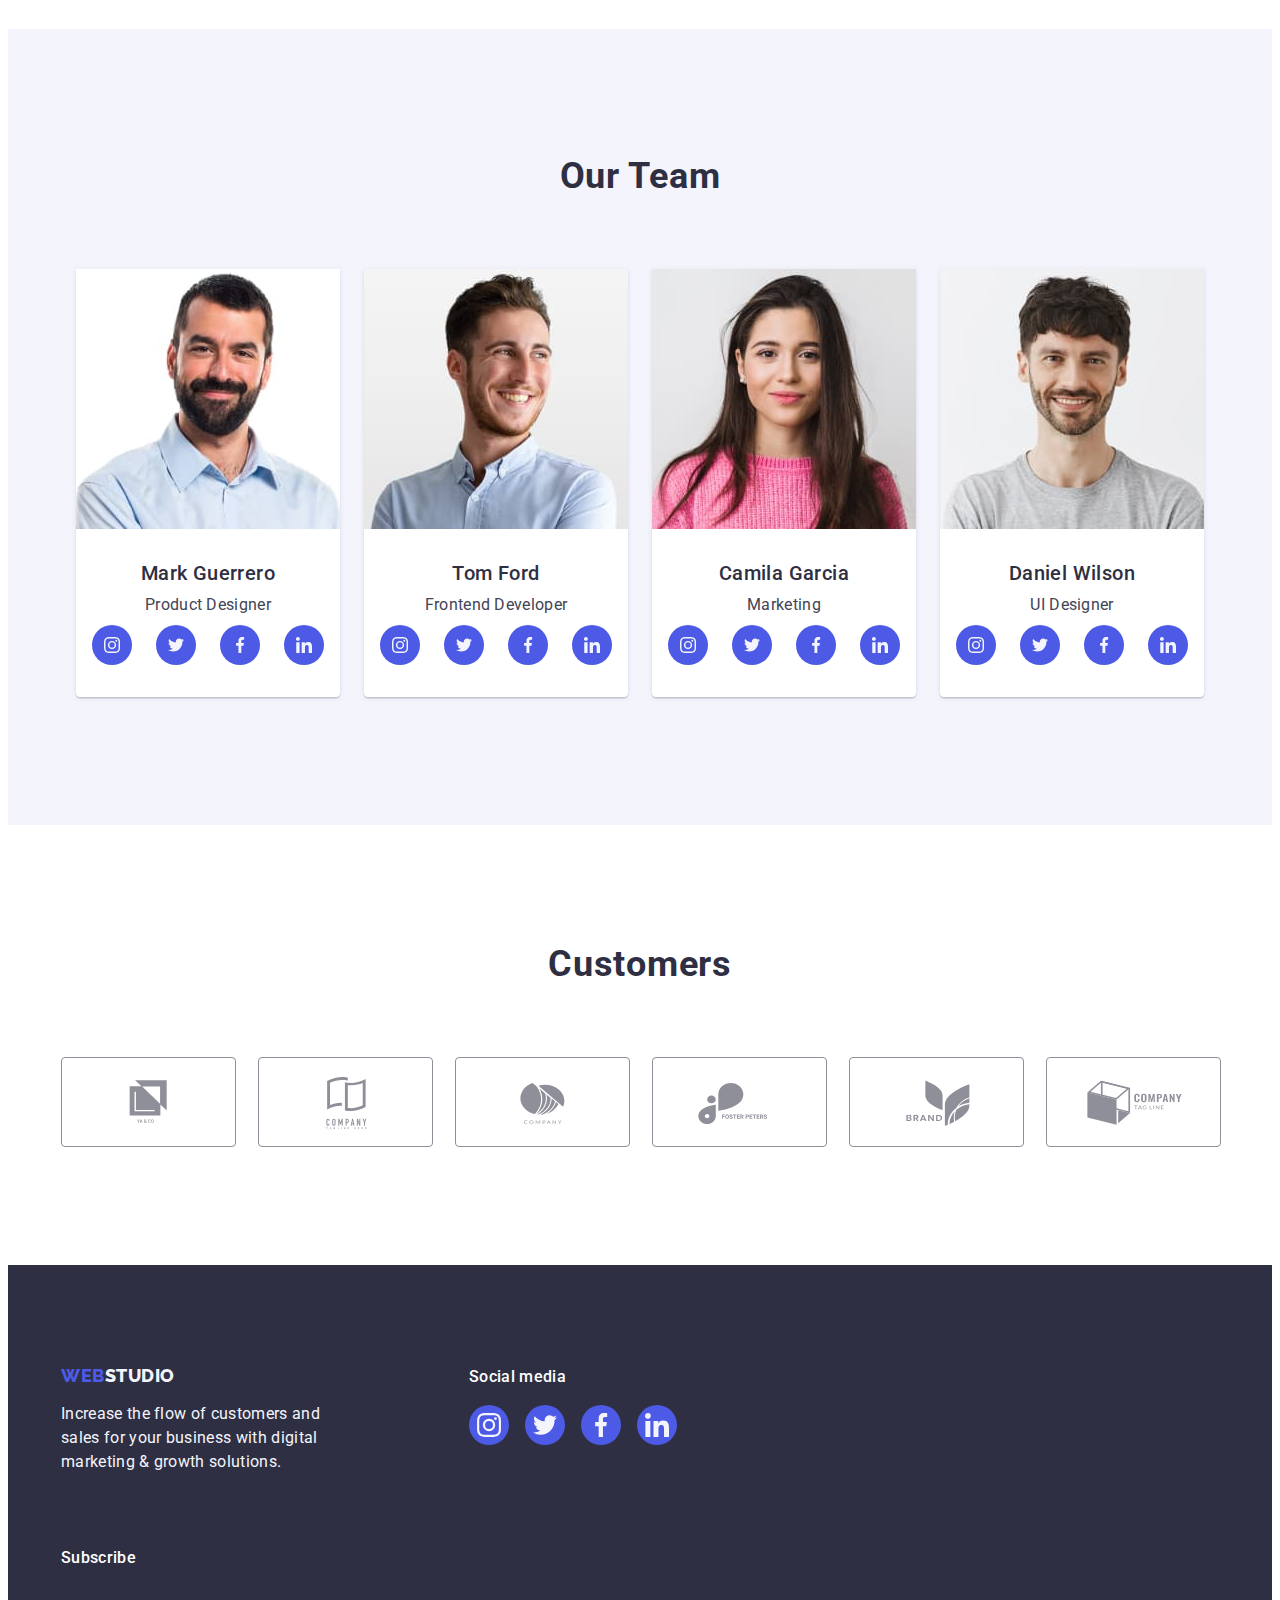
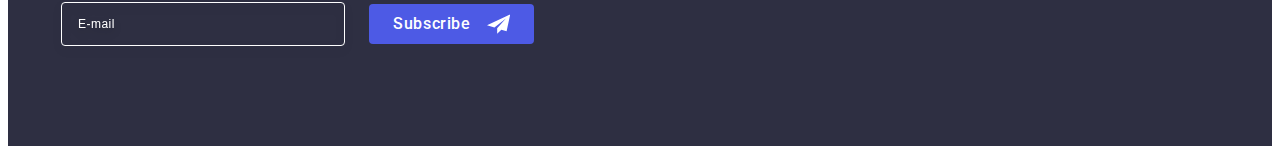
==== commit d36fc0f3: "Mobile/tablet done(beta-version)" ====
--- a/index.html
+++ b/index.html
@@ -475,7 +475,7 @@
     </main>
 
     <!---------------------Footer--------------------->
-    <!-- <footer class="footer">
+    <footer class="footer">
       <div class="footer-container container">
         <div class="footer-logo-container">
           <a href="./index.html" class="footer-logo link"
@@ -540,7 +540,7 @@
           </form>
         </div>
       </div>
-    </footer> -->
+    </footer>
 
     <!-----------------Modal window------------------->
     <div class="modal-container is-hidden" data-modal>
--- a/css/styles.css
+++ b/css/styles.css
@@ -82,7 +82,6 @@
     line-height: 1.17;
     letter-spacing: 0.03em;
     color: var(--button-color);
-    ;
     text-transform: uppercase;
     display: flex;
     align-items: center;
@@ -971,7 +970,9 @@
     top: 50%;
     left: 50%;
     transform: translate(-50%, -50%) scale(1);
-    width: 408px;
+    max-width: 428px;
+    width: 100%;
+    /* width: 408px; */
     min-height: 584px;
     background: #fcfcfc;
     box-shadow: 0px 1px 1px rgba(0, 0, 0, 0.14),
@@ -1179,6 +1180,44 @@
     .container {
         max-width: 768px;
     }
+    /* Header */
+    .open-menu-btn {
+        display: none;
+    }
+
+    .mob-menu {
+        display: none;}
+
+    .header-logo{
+        margin-right: 120px;
+    }
+
+
+    .header-menu {
+        display: flex;
+        gap: 40px;
+    }
+
+    .address-list {
+        display: flex;
+        gap: 12px;
+        flex-direction: column;
+    }
+    .current {
+        color: var(--focus-color);
+    }
+
+    .current::after {
+        content: "";
+        position: absolute;
+        left: 0;
+        bottom: -1px;
+        height: 4px;
+        background-color: var(--focus-color);
+        border-radius: 2px;
+        display: block;
+        width: 100%;
+    }
     /*--------Section: Hero---------- */
     .hero{
         background-image: linear-gradient(to bottom,
@@ -1234,16 +1273,24 @@
         flex-direction: row;
         flex-wrap: wrap;
         gap: 72px 24px;
-        padding: 0 108px;
-    }
+    }
+
+    .footer-logo{
+        margin-right: auto;
+    }
+
+    .footer-soc-text{
+        margin-right: auto;
+    }
+
     .subscribe-box{
-        align-items: flex-start;
+        margin: 0;
     }
     .subscribe-form{
         justify-content: center;
         align-items: center;
-        flex-direction: row;
         gap: 24px;
+        flex-wrap: nowrap;
     }
     .subscribe-input {
         width: 264px;
@@ -1260,6 +1307,38 @@
 .container {
     max-width: 1158px;
     }
+    /* Header */
+        .header-menu {    
+            display: flex;
+            gap: 40px;
+        }
+                .current {
+            color: var(--focus-color);
+        }
+        
+        .current::after {
+            content: "";
+            position: absolute;
+            left: 0;
+            bottom: -1px;
+            height: 4px;
+            background-color: var(--focus-color);
+            border-radius: 2px;
+            display: block;
+            width: 100%;
+        }
+        .address-list {        
+            display: flex;
+            gap: 40px;
+            flex-direction: row;
+        }
+        .open-menu-btn {
+            display: none;
+        }
+
+        .mob-menu {
+            display: none;
+}
     /*--------Section: Hero---------- */
 .hero{
     padding: 188px 0;
@@ -1332,4 +1411,32 @@
 }
 
 /*------------------Footer------------------*/
+.footer{
+    padding: 100px 0;
+}
+
+.footer-container{
+    /* align-items: baseline;
+    flex-wrap: wrap; */
+}
+
+.footer-logo-container{
+    margin-right: 120px;
+}
+.footer-logo{
+    margin-bottom: 16px;
+}
+.footer-text{
+    max-width: 264px;
+}
+.footer-soc-container{
+    margin-right: 80px;
+}
+.footer-soc-text{
+    margin-bottom: 16px;
+}
+/* Modal */
+.modal-window{
+    width: 408px;
+}
 }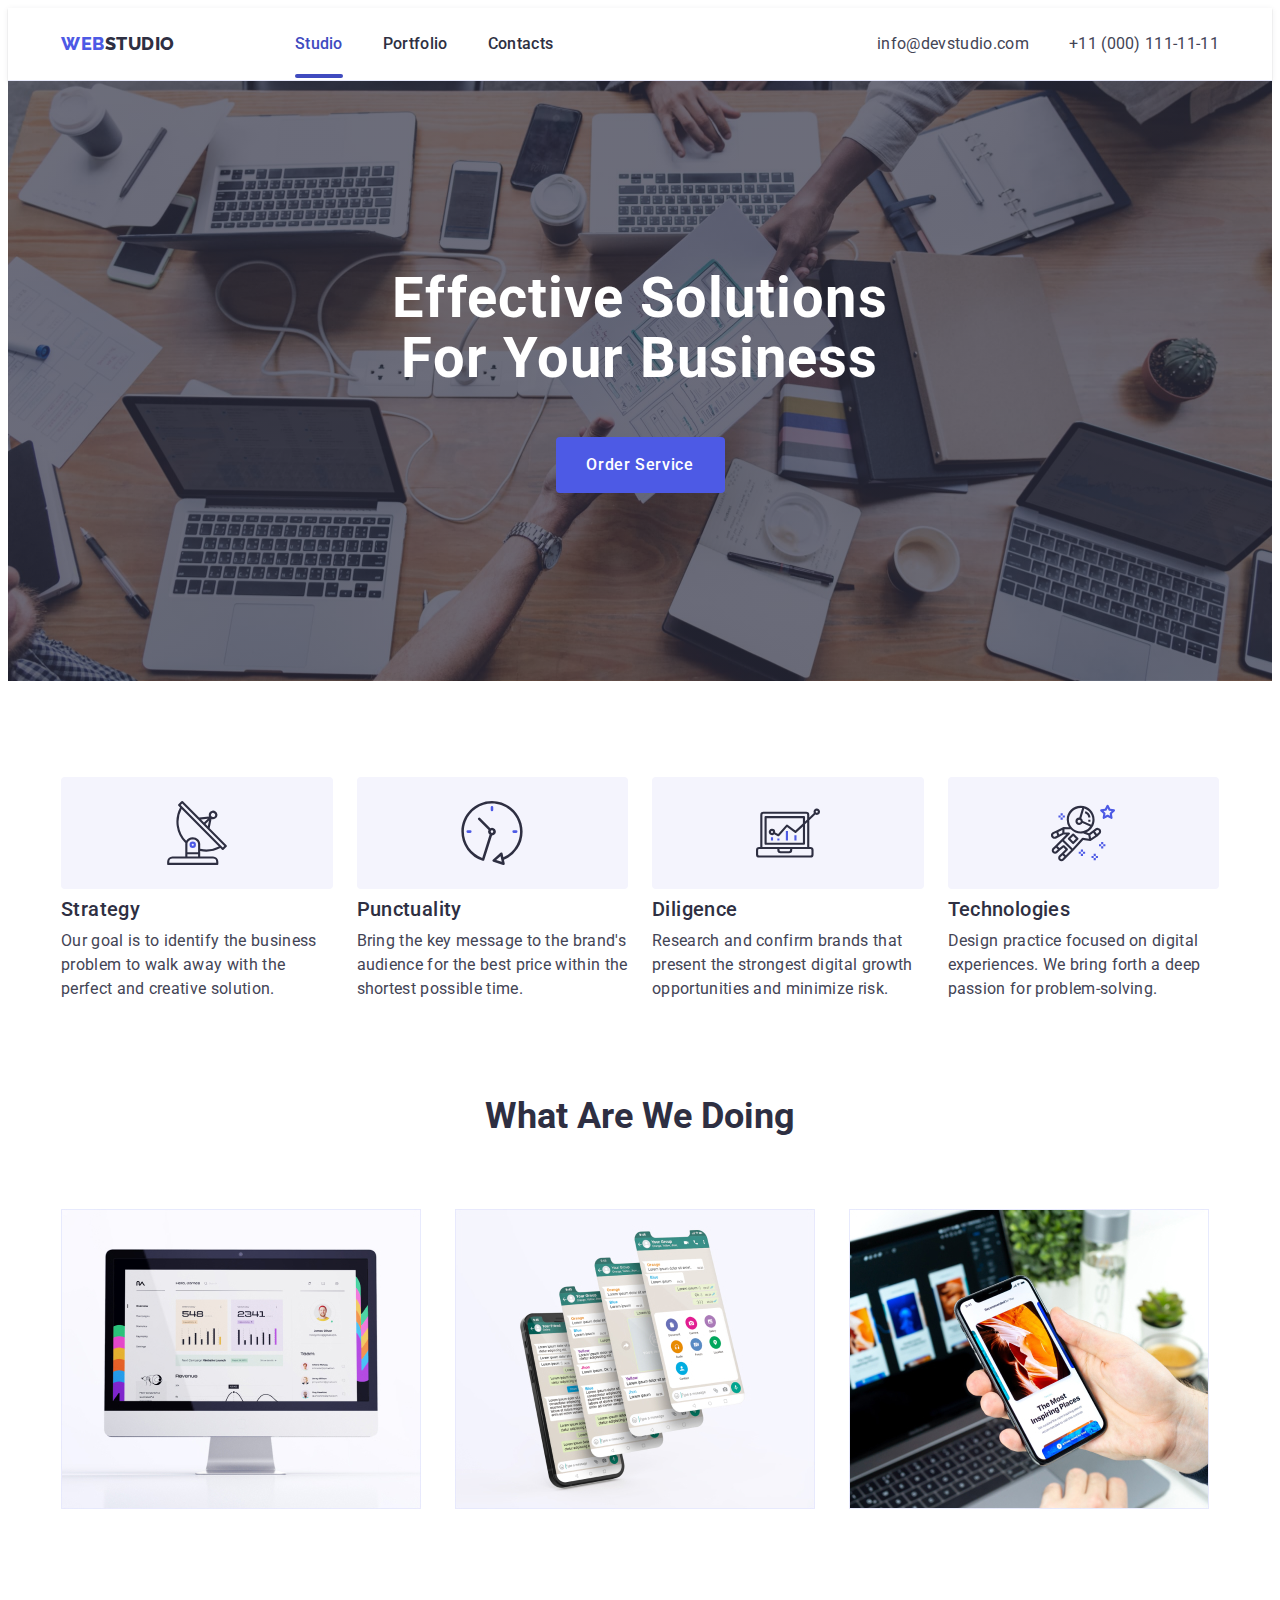
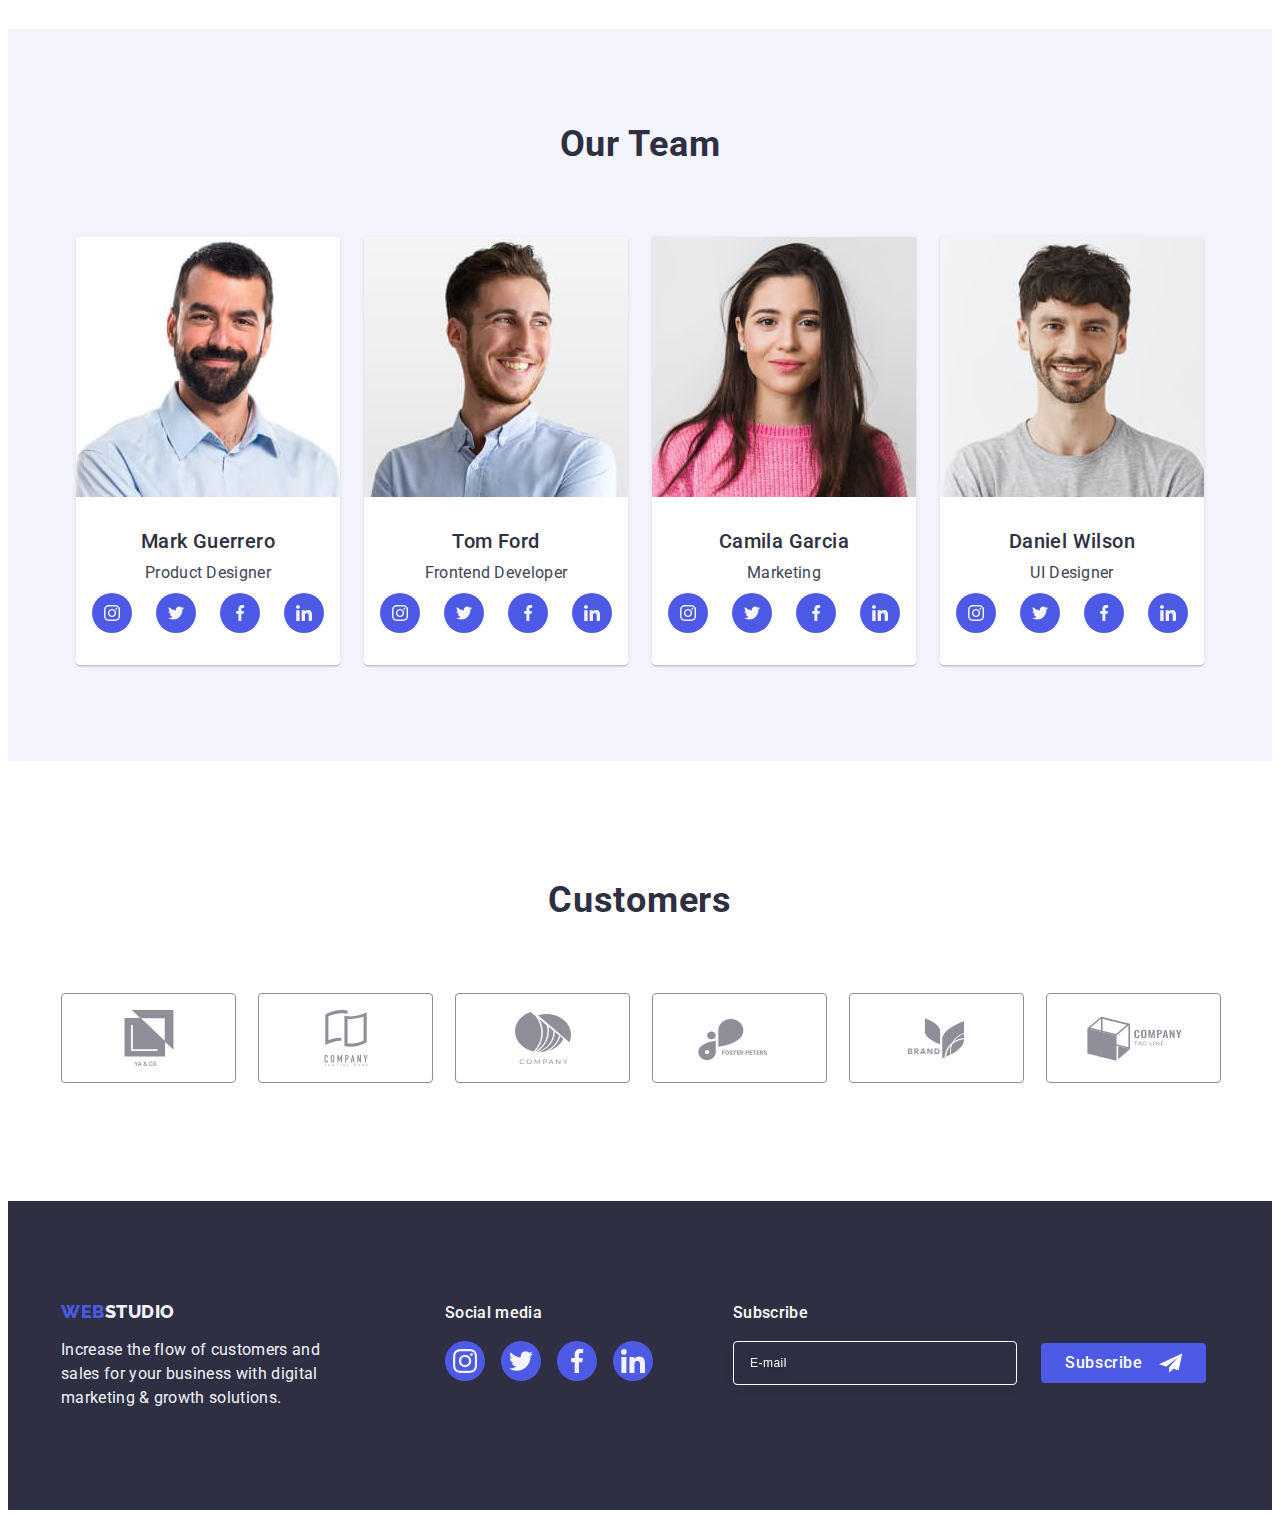
==== commit 830bbe78: "Fixed menu-window, svg fills, and design" ====
--- a/index.html
+++ b/index.html
@@ -66,28 +66,22 @@
       </div>
 
       <div class="mob-menu is is-hidden" data-menu>
-        <div>
-          <button type="button" class="mob-close-btn" data-menu-close>
-            <svg class="" width="8" height="8">
-              <use href="./images/icons.svg#icon-close"></use>
-            </svg>
-          </button>
-          <ul class="mob-menu-list list">
-            <li class="mob-menu-item">
-              <a href="./index.html" class="mob-menu-link link current"
-                >Studio</a
-              >
-            </li>
-            <li class="mob-menu-item">
-              <a href="./portfolio.html" class="mob-menu-link link"
-                >Portfolio</a
-              >
-            </li>
-            <li class="mob-menu-item">
-              <a href="" class="mob-menu-link link">Contacts</a>
-            </li>
-          </ul>
-        </div>
+        <button type="button" class="mob-close-btn" data-menu-close>
+          <svg class="" width="8" height="8">
+            <use href="./images/icons.svg#icon-close"></use>
+          </svg>
+        </button>
+        <ul class="mob-menu-list list">
+          <li class="mob-menu-item">
+            <a href="./index.html" class="mob-menu-link link current">Studio</a>
+          </li>
+          <li class="mob-menu-item">
+            <a href="./portfolio.html" class="mob-menu-link link">Portfolio</a>
+          </li>
+          <li class="mob-menu-item">
+            <a href="" class="mob-menu-link link">Contacts</a>
+          </li>
+        </ul>
 
         <ul class="mob-list list">
           <li class="mob-item">
--- a/css/styles.css
+++ b/css/styles.css
@@ -185,8 +185,8 @@
     position: fixed;
     top: 0;
     z-index: 2;
-    width: 100vw;
-    height: 100vh;
+    width: 100%;
+    height: 100%;
     background-color: #fff;
     padding: 24px 24px 40px 40px;
     display: flex;
@@ -197,7 +197,7 @@
 
 .mob-menu-list{
     padding-top: 56px;
-    margin-bottom: 50px;
+    margin-bottom: auto;
 }
 
 .mob-menu-item:not(:last-child){
@@ -212,7 +212,9 @@
     text-transform: capitalize;
     color: var(--title-color);
 }
-
+.mob-menu-link.current{
+    color: var(--focus-color);
+}
 .mob-close-btn{
     position: absolute;
     top: 24px;
@@ -245,7 +247,7 @@
     font-size: 36px;
     font-weight: 700;
     line-height: 1.11; 
-    letter-spacing: 0.072px;
+    letter-spacing: 0.72px;
     text-transform: capitalize;
     color: var(--button-color);
 }
@@ -260,8 +262,10 @@
 
 .mob-social-list {
     display: flex;
-    justify-content: center;
+    /* justify-content: space-between; */
+    /* justify-content: center; */
     gap: 56px;
+    padding-right: 36px;
 }
 
 
@@ -272,6 +276,7 @@
 
 
 .mob-soc-network {
+    max-width: 100%;
     width: 100%;
     height: 100%;
     background-color: var(--button-color);
@@ -408,15 +413,21 @@
     width: 100%;
 }
 
-.about-item:not(:last-child){
+/* .about-item:not(:last-child){
     margin-bottom: 72px;
-}
+} */
 
 .about-subtitle {
-    font-weight: 500;
+    font-size: 36px;
+    font-weight: 700;
+    line-height: 40px;
+    letter-spacing: 0.72px;
+    text-transform: capitalize;
+
+    /* font-weight: 500;
     font-size: 20px;
     line-height: 1.2;
-    letter-spacing: 0.02em;
+    letter-spacing: 0.02em; */
     color: var(--title-color);
     margin-bottom: 8px;
     text-align: center;
@@ -424,6 +435,8 @@
 
 
 .about-item-text {
+    font-weight: 500;
+
     font-size: 16px;
     line-height: 1.5;
     letter-spacing: 0.02em;
@@ -471,7 +484,7 @@
 
 .team-container {
     background-color: var(--second-bc-color);
-    padding: 32px 16px;
+    /* padding: 32px 16px; */
 }
 
 
@@ -721,7 +734,7 @@
     letter-spacing: 0.02em;
     color: var(--second-text-color);
 
-    /* margin-bottom: 16px; */
+    margin-bottom: 16px;
 }
 
 
@@ -770,7 +783,7 @@
     flex-direction: column;
     align-items: stretch;
     justify-content: center;
-    margin: 0 auto;
+    /* margin: 0 auto; */
     text-align: center;
     gap: 16px;
 }
@@ -794,6 +807,7 @@
     color: var(--second-text-color);
     background-color: transparent;
     padding-left: 16px;
+    opacity: 0.30000001192092896;
 }
 
 .subscribe-input::placeholder {
@@ -970,7 +984,8 @@
     top: 50%;
     left: 50%;
     transform: translate(-50%, -50%) scale(1);
-    max-width: 428px;
+    max-width: 392px;
+    /* max-width: 408px; */
     width: 100%;
     /* width: 408px; */
     min-height: 584px;
@@ -980,7 +995,8 @@
         0px 2px 1px rgba(0, 0, 0, 0.2);
     border-radius: 4px;
     transition: transform 250ms cubic-bezier(0.4, 0, 0.2, 1);
-    padding: 72px 24px 24px 24px;
+    /* padding: 72px 24px 24px 24px; */
+    padding: 72px 16px 16px 24px;
 }
 
 .modal-close-btn {
@@ -1169,18 +1185,28 @@
 }
 
 /* ------------Media-------------- */
-/* @media screen and (min-width: 428px) {
-    .container{
-        max-width: 426px;
+@media screen and (max-width: 427px) {
+    .phone-link{
+        font-size: 24px;
+    }
+    .mob-social-list{
+        gap: 20px;
     }
     
-} */
+}
 
 @media screen and (min-width: 768px) {
     .container {
         max-width: 768px;
     }
     /* Header */
+    .header{
+        /* Trying to find solution (as well as ::after) */
+        /* padding-top: 16px;
+        padding-bottom: 16px; */
+        padding-top: 11px;
+        padding-bottom: 11px;
+    }
     .open-menu-btn {
         display: none;
     }
@@ -1211,12 +1237,18 @@
         content: "";
         position: absolute;
         left: 0;
-        bottom: -1px;
+        bottom: -2px;
         height: 4px;
         background-color: var(--focus-color);
         border-radius: 2px;
         display: block;
         width: 100%;
+    }
+
+    .address-link{
+        font-size: 12px;
+        line-height: 1.16;
+        letter-spacing: 0.48px;
     }
     /*--------Section: Hero---------- */
     .hero{
@@ -1250,6 +1282,9 @@
         column-gap: 24px;
         row-gap: 72px;
     }
+    .about-subtitle{
+        text-align: left;
+    }
     /* -----------Section: Our Team---------- */
     .team-list{
         column-gap: 24px;
@@ -1265,7 +1300,11 @@
         row-gap: 72px;
     }
     .customers-item{
-        width: calc((100% - 48px) / 3);
+        /* width: calc((100% - 48px) / 3); */
+        width: 168px;
+    }
+    .customers-list{
+        justify-content: center;
     }
     /*------------------Footer------------------*/
     .footer-container{
@@ -1273,8 +1312,8 @@
         flex-direction: row;
         flex-wrap: wrap;
         gap: 72px 24px;
-    }
-
+        max-width: 550px;
+    }
     .footer-logo{
         margin-right: auto;
     }
@@ -1294,12 +1333,18 @@
     }
     .subscribe-input {
         width: 264px;
+        opacity: 1;
     }
     .footer-soc-container{
         margin: 0;
     }
     .footer-logo-container{
         margin: 0;
+    }
+    /* Modal window */
+    .modal-window{
+        padding: 72px 24px 24px 24px;
+        max-width: 408px;
     }
 }
 
@@ -1308,11 +1353,15 @@
     max-width: 1158px;
     }
     /* Header */
+        .header {
+            padding-top: 24px;
+            padding-bottom: 24px;
+        }
         .header-menu {    
             display: flex;
             gap: 40px;
         }
-                .current {
+        .current {
             color: var(--focus-color);
         }
         
@@ -1332,6 +1381,12 @@
             gap: 40px;
             flex-direction: row;
         }
+
+        .address-link{
+            font-size: 16px;
+            line-height: 24px;
+            letter-spacing: 0.32px;
+        }
         .open-menu-btn {
             display: none;
         }
@@ -1344,7 +1399,7 @@
     padding: 188px 0;
     background-image: linear-gradient(to bottom,
                 rgba(46, 47, 66, 0.7),
-                rgba(46, 47, 66, 0.7)), url(../images/bg-image-desk.jpg);
+                rgba(46, 47, 66, 0.7)), url(../images/bg-image-desk-2x.jpg);
     max-width: 1440px;
 }
 @media (min-device-pixel-ratio: 2),
@@ -1383,6 +1438,16 @@
     display: block;
 }
 
+.about-subtitle{
+    font-weight: 500;
+    font-size: 20px;
+    line-height: 1.2;
+    letter-spacing: 0.02em;
+}
+
+.about-item-text{
+    font-weight: 400;
+}
 /* --------Section: What Are We Doing------- */
 .doing {
     display: block;
@@ -1416,8 +1481,9 @@
 }
 
 .footer-container{
-    /* align-items: baseline;
-    flex-wrap: wrap; */
+    align-items: baseline; 
+    flex-direction: row;
+    gap: 0;
 }
 
 .footer-logo-container{
@@ -1435,8 +1501,16 @@
 .footer-soc-text{
     margin-bottom: 16px;
 }
-/* Modal */
-.modal-window{
-    width: 408px;
-}
+.subscribe-box{
+    gap: 0;
+}
+
+.subscribe-input{
+    opacity: 1;
+}
+/* Modal window */
+.modal-window {
+    padding: 72px 24px 24px 24px;
+    max-width: 408px;
+        }
 }